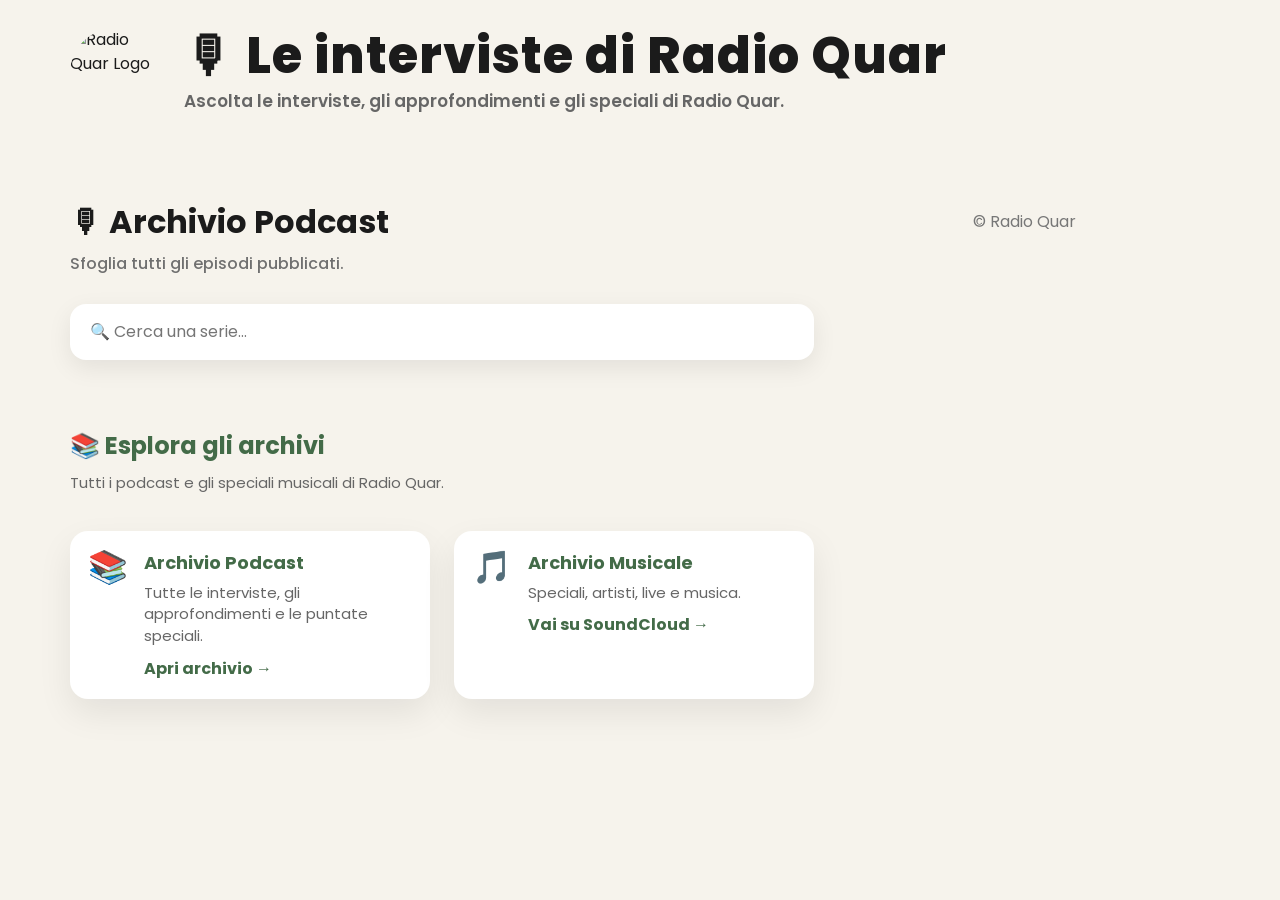
==== podcast-rc22.html @ 2e6feb17 "Add files via upload" ====
<!DOCTYPE html>
<html lang="it">

<head>

    <!-- =====================================================
         META
    ====================================================== -->

    <meta charset="UTF-8">

    <meta
        name="viewport"
        content="width=device-width, initial-scale=1.0">

    <title>Archivio Podcast | Radio Quar</title>

    <meta
        name="description"
        content="Dashboard Radio Quar 2.0">

    <meta
        name="theme-color"
        content="#4FA84C">

    <!-- =====================================================
         GOOGLE FONTS
    ====================================================== -->

    <link rel="preconnect"
          href="https://fonts.googleapis.com">

    <link rel="preconnect"
          href="https://fonts.gstatic.com"
          crossorigin>

    <link
        href="https://fonts.googleapis.com/css2?family=Poppins:wght@300;400;500;600;700;800&display=swap"
        rel="stylesheet">

    <!-- =====================================================
         CSS
    ====================================================== -->

<style>

/* ==========================================================
   RADIO QUAR 2.0
   BUILD RC2.1
========================================================== */


/* ==========================================================
   VARIABLES
========================================================== */

:root{

    --bg:#F6F3EC;

    --surface:#FFFFFF;

    --primary:#436B48;

    --primary-dark:#3D8E3C;

    --text:#1B1B1B;

    --muted:#707070;

    --border:#E9E3D8;

    --shadow:
        0 14px 34px rgba(0,0,0,.08);

    --radius:22px;

    --transition:.25s ease;

    --success:#3F6F4A;

--danger:#C53A3A;

--podcast:#8B5CF6;

--player-height:92px;

}


/* ==========================================================
   RESET
========================================================== */

*{

    margin:0;

    padding:0;

    box-sizing:border-box;

}

*::before,
*::after{

    box-sizing:border-box;

}

html{

    scroll-behavior:smooth;

}

body{

    background:var(--bg);

    color:var(--text);

    font-family:'Poppins',sans-serif;

    line-height:1.5;

    overflow-x:hidden;

}


/* ==========================================================
   GLOBAL
========================================================== */

img{

    display:block;

    max-width:100%;

    height:auto;
}

a{

    text-decoration:none;

    color:inherit;

}

button{

    appearance:none;

    border:none;

    cursor:pointer;

    font:inherit;

}

input{

    font:inherit;

}


/* ==========================================================
   LAYOUT
========================================================== */

.rq-wrapper{

    width:min(1140px,calc(100% - 40px));

    margin:auto;

    padding:28px 0 60px;

}


/* ==========================================================
   BUTTON
========================================================== */

.rq-open-player{

    display:flex;

    justify-content:center;

    align-items:center;

    padding:12px 20px;

    margin:0 auto 28px;

    max-width:720px;

    border-radius:999px;

    background:var(--primary);

    color:#fff;

    font-size:15px;

    font-weight:600;

    text-decoration:none;

    transition:transform .25s;

}

.rq-open-player:hover{

    background:var(--primary-dark);

    transform:translateY(-1px);

}

/* ==========================================================
   HEADER
========================================================== */

.rq-header{

    display:grid;

    grid-template-columns:90px 1fr;

    gap:24px;

    align-items:center;

    margin-bottom:32px;

}

.rq-logo{

    width:90px;

    height:90px;

    border-radius:50%;

    display:flex;

    align-items:center;

    justify-content:center;

    overflow:hidden;

    flex-shrink:0;

}

.rq-logo img{

    width:100%;

    height:100%;

    display:block;

    object-fit:contain;

    border-radius:50%;

}

.rq-title{

    font-size:50px;

    font-weight:800;

    line-height:1;

    letter-spacing:.02em;

    margin-bottom:8px;

}

.rq-subtitle{

    font-size:17px;

    font-weight:600;

    color:#666;

    margin:0;

}


/* ==========================================================
   GRID
========================================================== */

.rq-core{

    display:grid;

    grid-template-columns:2fr 1fr;

    gap:24px;

    margin-bottom:24px;

}

.rq-toolbar{

    display:grid;

    grid-template-columns:2fr 1fr;

    gap:20px;

    margin:30px 0;

}


/* ==========================================================
   CARD
========================================================== */

.rq-card{

    background:var(--surface);

    border-radius:var(--radius);

    box-shadow:var(--shadow);

    padding:28px;

}


/* ==========================================================
   TABS
========================================================== */

.rq-tabs{

    display:grid;

    grid-template-columns:repeat(7,1fr);

    gap:12px;

}

.rq-tab{

    background:white;

    border-radius:16px;

    padding:16px;

    text-align:center;

    font-weight:600;

    cursor:pointer;

    transition:var(--transition);

    box-shadow:var(--shadow);

}

.rq-tab:hover{

    background:var(--primary);

    color:white;

}

.rq-tab.active{

    background:var(--primary);

    color:white;

}


/* ==========================================================
   SEARCH
========================================================== */

.rq-search{

    width:100%;

    height:58px;

    padding:0 22px;

    border:1px solid var(--border);

background:#fff;

    border-radius:999px;

    outline:none;

    background:white;

}

.rq-search:focus{

    border-color:var(--primary);

}


/* ==========================================================
   FOOTER
========================================================== */

.rq-footer{

    margin-top:60px;

    text-align:center;

    color:#777;

}


/* ==========================================================
   PLAYER
========================================================== */

#rq-player{

    min-height:360px;

    display:flex;

    align-items:center;

}

.rq-player-layout{

    display:flex;

    align-items:center;

    gap:18px;

    padding:18px 22px;

}

/* ---------------------------------------------------------
   COVER
--------------------------------------------------------- */

.rq-player-cover{

    width:92px;

    height:92px;

    flex-shrink:0;

}

.rq-player-cover img{

    width:100%;

    height:100%;

    border-radius:14px;

    object-fit:cover;

}


/* ---------------------------------------------------------
   INFO
--------------------------------------------------------- */

.rq-player-info{

    flex:1;

    display:flex;

    flex-direction:column;

}

.rq-player-top{

    display:flex;

    justify-content:space-between;

    align-items:center;

    margin-bottom:22px;

}


/* ---------------------------------------------------------
   BADGE
--------------------------------------------------------- */

.rq-badge-live{

    display:flex;

    align-items:center;

    gap:10px;

    color:var(--primary);

    font-size:15px;

    font-weight:700;

    letter-spacing:.08em;

    text-transform:uppercase;

}


/* ---------------------------------------------------------
   CLOCK
--------------------------------------------------------- */

#rq-clock{

    font-size:28px;

    font-weight:700;

    letter-spacing:.04em;

}


/* ---------------------------------------------------------
   SONG
--------------------------------------------------------- */

#rq-song{

    margin:8px 0 4px;

    font-size:1.45rem;

    line-height:1.2;

}

/* ---------------------------------------------------------
   ARTIST
--------------------------------------------------------- */

#rq-artist{

    margin-bottom:14px;

    opacity:.85;

    font-size:.95rem;

}

/* ---------------------------------------------------------
   BUTTON
--------------------------------------------------------- */

#rq-play{

    align-self:flex-start;

    padding:14px 28px;

    border-radius:14px;

    background:var(--primary);

    color:#fff;

    font-size:17px;

    font-weight:700;

    letter-spacing:.3px;

    transition:
    background .25s,
    transform .25s,
    box-shadow .25s;

    box-shadow:
        0 8px 18px rgba(79,168,76,.22);

}


#rq-play:hover{

    background:var(--primary-dark);

    transform:translateY(-3px);

    box-shadow:
        0 12px 24px rgba(79,168,76,.28);

}

#rq-play:active{

    transform:translateY(0);

}


/* ---------------------------------------------------------
   FOOTER
--------------------------------------------------------- */

.rq-player-bottom{

    display:flex;

    justify-content:space-between;

    align-items:center;

    margin-top:34px;

    font-weight:600;

    color:var(--primary);

}

.rq-player-bottom span:last-child{

    color:#777;

}


/* ---------------------------------------------------------
   MOBILE
--------------------------------------------------------- */

@media(max-width:900px){

    #rq-player{

        min-height:auto;

    }

.rq-player-layout{

    flex-direction:column;

    gap:28px;

    text-align:center;

}

    .rq-player-cover{

        margin:auto;

    }

    .rq-player-top{

        flex-direction:column;

        gap:14px;

    }

    #rq-song{

        font-size:34px;

        text-align:center;

    }

    #rq-artist{

        text-align:center;

    }

    #rq-play{

        align-self:center;

    }

    .rq-player-bottom{

        flex-direction:column;

        gap:10px;

    }

}



/* ==========================================================
   NEXT PROGRAM
========================================================== */

#rq-next{

    display:flex;

    flex-direction:column;

    justify-content:center;

}

.rq-next-label{

    color:var(--primary);

    font-weight:700;

    margin-bottom:18px;

}

.rq-next-time{

    font-size:58px;

    font-weight:800;

    line-height:1;

    margin-bottom:20px;

}

.rq-next-title{

    font-size:34px;

    line-height:1.1;

    margin-bottom:14px;

}

.rq-next-speaker{

    color:var(--muted);

    margin-bottom:22px;

}

.rq-next-countdown{

    margin-top:18px;

    font-weight:600;

    color:#555;

}

/* ==========================================================
   SCHEDULE
========================================================== */

.rq-schedule{

    display:grid;

    grid-template-columns:repeat(2,1fr);

    gap:22px;

}

.rq-show{

    position:relative;

    overflow:hidden;

    background:#fff;

    border-radius:18px;

    padding:18px;

    box-shadow:var(--shadow);

    display:grid;

    grid-template-columns:88px 1fr 22px;

    gap:16px;

    align-items:center;

    transition:var(--transition);

}

/* ==========================================
   PROGRAMMA IN ONDA
========================================== */

.rq-show.live{

    border-left:6px solid var(--success);

    background:#F7FBF7;

}

/* ==========================================
   PROSSIMO PROGRAMMA
========================================== */

.rq-show.next{

    border-left:6px solid #8DCB73;

    background:#FCFEFB;

}



.rq-show:hover{

    transform:translateY(-2px);

    box-shadow:0 10px 24px rgba(0,0,0,.08);

}


.rq-time{

    font-size:34px;

    font-weight:800;

    line-height:1;

}

.rq-program{

    display:flex;

    flex-direction:column;

    align-items:flex-start;

    gap:6px;

}

/* ==========================================
   STATO PROGRAMMA
========================================== */

.rq-state{

    display:flex;

    align-items:center;

    gap:6px;

    font-size:11px;

    font-weight:700;

    letter-spacing:.08em;

    text-transform:uppercase;

    margin-bottom:4px;

}

.rq-state-live{

    color:var(--success);

}

.rq-state-next{

    color:#8DBB72;

}


.rq-program-title{

    font-size:20px;

    font-weight:700;

    line-height:1.25;

}


.rq-program-speaker{

    font-size:14px;

    color:var(--muted);

}

.rq-star{

    font-size:18px;

    cursor:pointer;

    transition:.25s;

}


.rq-star:hover{

    transform:scale(1.2);

}

.rq-badge{

    display:inline-flex;

    align-items:center;

    justify-content:center;

    align-self:flex-start;

    width:auto;

    padding:4px 10px;

    border-radius:999px;

    background:var(--primary);

    color:#fff;

    font-size:10px;

    font-weight:700;

    letter-spacing:.05em;

    line-height:1;

    white-space:nowrap;

}

.rq-badge.next{

    background:#78B95E;

}

@media(max-width:900px){

    .rq-schedule{

        grid-template-columns:1fr;

    }

}

/* ==========================================================
   PODCAST CARD
========================================================== */


.rq-podcast-card{

    flex:0 0 calc((100% - 56px) / 3);

    max-width:280px;

    min-width:240px;

    background:#fff;

    border-radius:18px;

    overflow:hidden;

    box-shadow:var(--shadow);

    transition:
        transform .25s,
        box-shadow .25s;

}

.rq-podcast-card:hover{

    transform:translateY(-4px);

    box-shadow:
    0 18px 36px rgba(0,0,0,.12);

}

.rq-podcast-card:hover .rq-podcast-cover img{

    transform:scale(1.03);

}

.rq-podcast-cover{

    aspect-ratio:16 / 10;

    background:#ECECEC;

    overflow:hidden;

}

.rq-podcast-cover img{

    width:100%;

    height:100%;

    object-fit:cover;

    display:block;

    transition:transform .35s;
}

.rq-podcast-body{

    padding:14px;

}

.rq-podcast-title{

    font-size:16px;

    font-weight:700;

    line-height:1.35;

    display:-webkit-box;

    -webkit-line-clamp:2;

    -webkit-box-orient:vertical;

    overflow:hidden;

    min-height:48px;

    margin:0 0 14px;

}


.rq-podcast-play{

    width:100%;

    border:none;

    border-radius:10px;

    padding:10px;

    background:var(--primary);

    color:#fff;

    font-size:14px;

    font-weight:700;

    cursor:pointer;

}

.rq-podcast-play:hover{

    background:var(--primary-dark);

}

.rq-podcast-play:active{

    transform:scale(.98);

}


/* ==========================================================
   ARCHIVI PODCAST
========================================================== */

/* ==========================================================
   ARCHIVI TITLE
========================================================== */

.rq-archives-title{

    margin:36px 0 22px;

}

.rq-archives-title h2{

    margin:0;

    font-size:24px;

    color:var(--primary);

}

.rq-archives-title p{

    margin:8px 0 0;

    color:#666;

    font-size:15px;

}


.rq-podcast-archives{

    display:grid;

    grid-template-columns:repeat(2,1fr);

    gap:24px;

    margin-top:36px;

}

.rq-archive-card{

    display:flex;

    align-items:flex-start;

    gap:16px;

    padding:18px;

    background:#ffffff;

    border-radius:18px;

    box-shadow:var(--shadow);

    text-decoration:none;

    color:inherit;

    transition:
        transform .25s,
        box-shadow .25s;

}

.rq-archive-card:hover{

    transform:translateY(-4px);

    box-shadow:0 18px 36px rgba(0,0,0,.12);

}

.rq-archive-icon{

    font-size:32px;

    line-height:1;

    flex-shrink:0;

    margin-top:2px;

}

.rq-archive-content{

    flex:1;

}

.rq-archive-content h3{

    margin:0 0 6px;

    font-size:18px;

    color:var(--primary);

}

.rq-archive-content p{

    margin:0 0 10px;

    color:#666;

    line-height:1.45;

    font-size:15px;

}

.rq-archive-content span{

    font-weight:700;

    color:var(--primary);

}

@media(max-width:768px){

    .rq-podcast-archives{

        grid-template-columns:1fr;

    }

}


/* ==========================================================
   PODCAST
========================================================== */

.rq-podcast-section{

    margin-top:48px;

}

.rq-section-header{

    display:flex;

    justify-content:space-between;

    align-items:center;

    flex-wrap:wrap;

    margin-bottom:24px;

}

.rq-section-header h2{

    margin:0;

    font-size:32px;

    font-weight:700;

}

.rq-section-subtitle{

    margin-top:6px;

    color:var(--muted);

    font-size:16px;

    font-weight:500;

}

.rq-slider-nav{

    display:flex;

    gap:10px;

}

.rq-slider-nav button{

    width:42px;

    height:42px;

    border:none;

    border-radius:50%;

    background:#fff;

    box-shadow:var(--shadow);

    cursor:pointer;

    transition:.25s;

}

.rq-slider-nav button:hover{

    background:var(--primary);

    color:#fff;

    transform:translateY(-2px);

}

/* ==========================================================
   PODCAST SLIDER WRAPPER
========================================================== */

.rq-slider-wrapper{

    position:relative;

    overflow:hidden;

    width:100%;

}

.rq-podcast-track{

    display:flex;

    gap:28px;

    transition:transform .40s ease;

    will-change:transform;

}

.rq-podcast-slider{

    overflow:hidden;

    width:100%;

}

/* ==========================================================
   MINI PLAYER PODCAST
========================================================== */

.rq-podcast-player{

    position:fixed;

    right:24px;

    bottom:24px;

    width:min(390px,calc(100vw - 30px));

    display:flex;

    align-items:center;

    gap:16px;

    padding:18px;

    background:#fff;

    border-radius:18px;

    box-shadow:0 18px 40px rgba(0,0,0,.18);

    border:1px solid var(--border);

    z-index:9999;

    transition:
    opacity .30s,
    transform .30s;

}

.rq-podcast-player.hidden{

    opacity:0;

    visibility:hidden;

    transform:translateY(30px);

}

.rq-podcast-mini-cover{

    width:70px;

    height:70px;

    flex-shrink:0;

    overflow:hidden;

}

.rq-podcast-mini-cover img{

    width:100%;

    height:100%;

    object-fit:cover;

    border-radius:14px;

}

.rq-podcast-mini-info{

    flex:1;

}

.rq-podcast-mini-label{

    color:var(--primary);

    font-size:12px;

    font-weight:700;

    text-transform:uppercase;

    letter-spacing:.08em;

    margin-bottom:6px;

}

.rq-podcast-title{

    font-size:17px;

    line-height:1.3;

    font-weight:700;

}

.rq-podcast-mini-controls{

    display:flex;

    flex-direction:column;

    gap:10px;

}

.rq-podcast-mini-controls button{

    min-width:110px;

    border:none;

    border-radius:10px;

    padding:10px 14px;

    background:var(--primary);

    color:#fff;

    font-weight:700;

    cursor:pointer;

    transition:
    background .25s,
    transform .25s;

}

.rq-podcast-mini-controls button:hover{

    background:var(--primary-dark);

}

/* ==========================================================
   RESPONSIVE
========================================================== */

@media(max-width:900px){

    .rq-header{

        grid-template-columns:1fr;

        text-align:center;

    }

    .rq-podcast-slider{

    grid-template-columns:repeat(auto-fit,minmax(260px,1fr));

}
    .rq-logo{

    width:80px;

    height:80px;

    flex-shrink:0;

    display:flex;

    align-items:center;

    justify-content:center;

    margin-right:18px;

}

    .rq-title{

        font-size:46px;

    }

    .rq-core{

        grid-template-columns:1fr;

    }

    .rq-toolbar{

        grid-template-columns:1fr;

    }

    .rq-tabs{

        grid-template-columns:repeat(4,1fr);

    }

.rq-podcast-player{

        left:12px;

        right:12px;

        bottom:12px;

        width:auto;

    }


}

/* ======================================================
   PODCAST GRID
====================================================== */

.rq-podcast-search{

    margin:28px 0 32px;

}

.rq-podcast-search input{

    width:100%;

    padding:16px 20px;

    font-size:16px;

    border:none;

    border-radius:16px;

    background:#fff;

    box-shadow:0 8px 24px rgba(0,0,0,.08);

    outline:none;

}

/* ======================================================
   PODCAST GRID
====================================================== */

.rq-series-grid{

    display:grid;

    grid-template-columns:repeat(4,1fr);

    gap:24px;

}

/* ---------- Tablet ---------- */

@media (max-width:1200px){

    .rq-series-grid{

        grid-template-columns:repeat(3,1fr);

    }

}

/* ---------- Tablet piccolo ---------- */

@media (max-width:900px){

    .rq-series-grid{

        grid-template-columns:repeat(2,1fr);

    }

}

/* ---------- Smartphone ---------- */

@media (max-width:600px){

    .rq-series-grid{

        grid-template-columns:1fr;

    }

}

</style>

</head>
<body>

    <!-- =====================================================
         WRAPPER
    ====================================================== -->

    <div class="rq-wrapper">

        

        <!-- =====================================================
             HEADER
        ====================================================== -->

        <header class="rq-header">

            <div class="rq-logo">

                <!-- Sostituire con assets/logo.png -->

                <img
                    src="assets/logo.png"
                    alt="Radio Quar Logo">

            </div>

            <div>

    <h1 class="rq-title">

        🎙 Le interviste di Radio Quar 

    </h1>

    <p class="rq-subtitle">

        Ascolta le interviste, gli approfondimenti
        e gli speciali di Radio Quar.

    </p>

</div>

        </header>


        <!-- =====================================================
             CORE
        ====================================================== -->

        <section class="rq-core">


                       

           


        

        
<!-- ==========================================
     PODCAST
========================================== -->

<section class="rq-podcast-section">

    <div class="rq-section-header">

        <div>

            <h2>🎙 Archivio Podcast</h2>

            <p class="rq-section-subtitle">

                Sfoglia tutti gli episodi pubblicati.

            </p>

        </div>

    </div>

    <!-- ==========================================
     RICERCA
========================================== -->

<div class="rq-podcast-search">

    <input
        id="rq-podcast-search"
        type="text"
        placeholder="🔍 Cerca una serie...">

</div>

<!-- ==========================================
     GRIGLIA PODCAST
========================================== -->

<div
    id="rq-series-grid"
    class="rq-series-grid">

</div>


<!-- ==========================================
     ARCHIVI PODCAST
========================================== -->

<div class="rq-archives-title">

    <h2>

        📚 Esplora gli archivi

    </h2>

    <p>

        Tutti i podcast e gli speciali musicali di Radio Quar.

    </p>

</div>

 
<div class="rq-podcast-archives">

    <!-- ==========================================
         ARCHIVIO PODCAST
    ========================================== -->

    <a
        href="https://news.radioquar.com/podcast-2/"
        id="rq-open-podcast-archive"
        class="rq-archive-card">

        <div class="rq-archive-icon">

            📚

        </div>

        <div class="rq-archive-content">

            <h3>

                Archivio Podcast

            </h3>

            <p>

                Tutte le interviste,
                gli approfondimenti
                e le puntate speciali.

            </p>

            <span>

                Apri archivio →

            </span>

        </div>

    </a>

    <!-- ==========================================
         ARCHIVIO MUSICALE
    ========================================== -->

    <a
        href="https://soundcloud.com/radio_quar"
        target="_blank"
        rel="noopener noreferrer"
        id="rq-open-music-archive"
        class="rq-archive-card">

        <div class="rq-archive-icon">

            🎵

        </div>

        <div class="rq-archive-content">

            <h3>

                Archivio Musicale

            </h3>

            <p>

                Speciali,
                artisti,
                live
                e musica.

            </p>

            <span>

                Vai su SoundCloud →

            </span>

        </div>

    </a>

</div>

</section>



        <!-- =====================================================
             FOOTER
        ====================================================== -->

        <footer class="rq-footer">

            <p>

                © Radio Quar

            </p>

        </footer>

    </div>

    <script>


/* ==========================================================
   RADIO QUAR 2.0
   BUILD 004.6
========================================================== */

const API = {

    series:
        "https://news.radioquar.com/wp-json/wp/v2/series?per_page=100"

};


const APP = {

    schedule: [],

    currentProgram: null,

    nextProgram: null,

    nowPlaying: null,

    selectedDay: "LUN",

    initialized: false,

    audio: null,

podcastAudio: null,

currentPodcastButton: null,

currentPodcastUrl: null,

    playing: false,

    podcastPlaying:false,

    mode: "live"

};




/* ==========================================================
   PODCAST REST API
========================================================== */

/* ==========================================================
   PODCAST GRID
========================================================== */

const PodcastGrid = {

    podcasts: [],

    grid: null,

    setData(data) {

        this.podcasts = data;

    },

    render() {

        this.grid =

            document.getElementById("rq-podcast-grid");

        if (!this.grid) return;

        let html = "";

        this.podcasts.forEach(podcast => {

            html += this.renderCard(podcast);

        });

        this.grid.innerHTML = html;

        this.bindEvents();

    },

    renderCard(podcast) {

        const cover =

            podcast.meta.cover_image ||

            "assets/podcast-placeholder.jpg";

        const title =

            podcast.title.rendered.replace(

                /^S\d+E\d+\s*[-–]\s*/i,

                ""

            );

        const audio =

            podcast.meta.audio_file || "";

        return `

<div class="rq-podcast-card">

    <div class="rq-podcast-cover">

        <img
            src="${cover}"
            alt="${title}"
            loading="lazy">

    </div>

    <div class="rq-podcast-body">

        <h3 class="rq-podcast-title">

            ${title}

        </h3>

        <button

            class="rq-podcast-play"

            data-audio="${audio}"

            data-cover="${cover}"

            data-title="${title}">

            ▶ Ascolta

        </button>

    </div>

</div>

`;

    },

    bindEvents() {

        document

            .querySelectorAll(".rq-podcast-play")

            .forEach(button => {

                button.onclick = () => {

                    PodcastPlayer.play(button);

                };

            });

    }

};





async function loadPodcasts() {

    
        const grid =
    document.getElementById("rq-podcast-grid");

if (!grid) return;

grid.innerHTML =
    "<p>Caricamento podcast...</p>";

    try {

        const response = await fetch(API.podcasts);

        if (!response.ok) {

            throw new Error(
                `HTTP ${response.status}`
            );

        }

        const podcasts =
            await response.json();

        PodcastGrid.setData(podcasts);

        PodcastGrid.render();

    } catch (error) {

        console.error(
            "Errore Podcast:",
            error
        );

        grid.innerHTML = `
            <div class="rq-podcast-error">
                Impossibile caricare i podcast.
            </div>
        `;

    }

}

/* ==========================================================
   LOAD SERIES
========================================================== */

/* ==========================================================
   SERIES GRID
========================================================== */

const SeriesGrid = {

    series:[],

    grid:null,

    setData(data){

        this.series=data;

    },

    render(){

        this.grid=

            document.getElementById(
                "rq-series-grid"
            );

        if(!this.grid) return;

        let html="";

        this.series.forEach(item=>{

            html+=this.renderCard(item);

        });

        this.grid.innerHTML=html;

    },

    renderCard(item){

        const image=

            item.image ||

            "assets/podcast-placeholder.jpg";

        return `

<article class="rq-series-card">

    <div class="rq-series-cover">

        <img
            src="${image}"
            alt="${item.name}"
            loading="lazy">

    </div>

    <div class="rq-series-body">

        <h3>

            ${item.name}

        </h3>

        <p>

            ${item.count} episodi

        </p>

        <a
    class="rq-series-open"
    href="serie.html?id=${item.id}&slug=${item.slug}">

    Apri serie →

</a>

    </div>

</article>

`;

    }

};




async function loadSeries(){

    const grid =
        document.getElementById(
            "rq-series-grid"
        );

    if(!grid) return;

    grid.innerHTML =
        "<p>Caricamento serie...</p>";

    try{

        const response =
            await fetch(API.series);

        if(!response.ok){

            throw new Error(
                `HTTP ${response.status}`
            );

        }

        const series =
            await response.json();

        SeriesGrid.setData(series);

        SeriesGrid.render();

    }

    catch(error){

        console.error(
            "Errore Serie:",
            error
        );

        grid.innerHTML =

            `<div class="rq-podcast-error">

                Impossibile caricare le serie.

            </div>`;

    }

}

/* ==========================================================
   RENDER PODCAST
========================================================== */

function renderPodcasts(podcasts){

    const slider =
        document.getElementById(
            "rq-podcast-slider"
        );

    if(!slider) return;

    slider.innerHTML = "";

    podcasts.forEach(podcast=>{

        const cover =
            podcast.meta.cover_image ||
            "assets/podcast-placeholder.jpg";

        const title =
            podcast.title.rendered
            .replace(
                /^S\d+E\d+\s*[-–]\s*/i,
                ""
            );

        const audio =
            podcast.meta.audio_file || "";

        slider.innerHTML += `

            <article class="rq-podcast-card">

                <div class="rq-podcast-cover">

                    <img
                        src="${cover}"
                        alt="${title}">

                </div>

                <div class="rq-podcast-body">

                    <h3 class="rq-podcast-title">

                        ${title}

                    </h3>

                    <button
                        class="rq-podcast-play"
                        type="button"
                        data-audio="${audio}"
                        data-cover="${cover}"
                        data-title="${title}">

                        ▶ Ascolta

                    </button>

                </div>

            </article>

        `;

    });

    initPodcastButtons();

}



/* ==========================================================
   PODCAST BUTTONS
========================================================== */

function initPodcastButtons(){

    document
        .querySelectorAll(".rq-podcast-play")
        .forEach(button=>{

            button.onclick = ()=>{

                PodcastPlayer.play(button);

            };

        });

}



/* ==========================================================
   PODCAST PLAYER
========================================================== */

const PodcastPlayer = {

    audio: new Audio(),

    currentButton: null,

    currentTitle: "",

    currentCover: "",

    currentUrl: "",

    playing: false,

    play(button){

        const url = button.dataset.audio;

        if(!url){

            alert("Podcast non disponibile.");

            return;

        }

        /* stesso podcast */

        if(this.currentUrl === url){

            if(this.playing){

                this.pause();

            }else{

                this.resume();

            }

            return;

        }

        /* ferma radio */

        if(APP.playing){

            APP.audio.pause();

            APP.audio.currentTime = 0;

            APP.playing = false;

            document.getElementById("rq-play").textContent =
                "▶ ASCOLTA RADIO QUAR";

        }

        /* ripristina pulsante precedente */

        if(this.currentButton){

            this.currentButton.textContent =
                "▶ Ascolta";

        }

        this.currentButton = button;

        this.currentUrl = url;

        this.currentTitle = button.dataset.title;

        this.currentCover = button.dataset.cover;

        this.audio.pause();

        this.audio.src = url;

        this.audio.currentTime = 0;

        this.audio.play();

        this.playing = true;

        this.showMiniPlayer();

        button.textContent =
            "⏸ Pausa";

        

        this.audio.onended = ()=>{

            this.stop();

        };

    },



    pause(){

        this.audio.pause();

        this.playing = false;

        if(this.currentButton){

            this.currentButton.textContent =
                "▶ Riprendi";

        }

        document
            .getElementById("rq-podcast-play")
            .textContent =
            "▶ Riprendi";

    },



    resume(){

    this.audio.play();

    this.playing = true;

    if(this.currentButton){

        this.currentButton.textContent =
            "⏸ Pausa";

    }

    document
        .getElementById("rq-podcast-play")
        .textContent =
        "⏸ Pausa";

},


    stop(){

        this.audio.pause();

        this.audio.currentTime = 0;

        this.audio.src = "";

        this.playing = false;

        this.currentUrl = "";

        if(this.currentButton){

            this.currentButton.textContent =
                "▶ Ascolta";

        }

        this.currentButton = null;

         this.currentTitle = "";

         this.currentCover = "";

        document
            .getElementById("rq-podcast-player")
            .classList.add("hidden");

    },



    showMiniPlayer(){

        document
            .getElementById("rq-podcast-player")
            .classList.remove("hidden");

        document
            .getElementById("rq-podcast-title")
            .textContent =
            this.currentTitle;

        document
            .getElementById("rq-podcast-cover")
            .src =
            this.currentCover;

        document
            .getElementById("rq-podcast-play")
            .textContent =
            "⏸ Pausa";

    }

};



async function boot(){


    PodcastSlider.init();

    

await loadSeries();

    

}

// boot();


</script>


<!-- ==========================================
     MINI PLAYER PODCAST
========================================== -->

<div id="rq-podcast-player" class="rq-podcast-player hidden">

    <div class="rq-podcast-mini-cover">

        <img
            id="rq-podcast-cover"
            src="assets/podcast-placeholder.jpg"
            alt="Podcast">

    </div>

    <div class="rq-podcast-mini-info">

        <div class="rq-podcast-mini-label">

            🎙 Podcast

        </div>

        <h3 id="rq-podcast-title">

            Titolo Podcast

        </h3>

    </div>

    <div class="rq-podcast-mini-controls">

        <button id="rq-podcast-play">

    ▶ Riproduci

</button>

        <button id="rq-podcast-stop">

            ■ Stop

        </button>

    </div>

</div>

<script>

document
    .getElementById("rq-podcast-play")
    .onclick = ()=>{

        if(PodcastPlayer.playing){

            PodcastPlayer.pause();

        }else{

            PodcastPlayer.resume();

        }

    };

document
    .getElementById("rq-podcast-stop")
    .onclick = ()=>{

        PodcastPlayer.stop();

    };
</script>

<script src="js/podcast-slider.js"></script>

<script>
    boot();
</script>

</body>

</html>
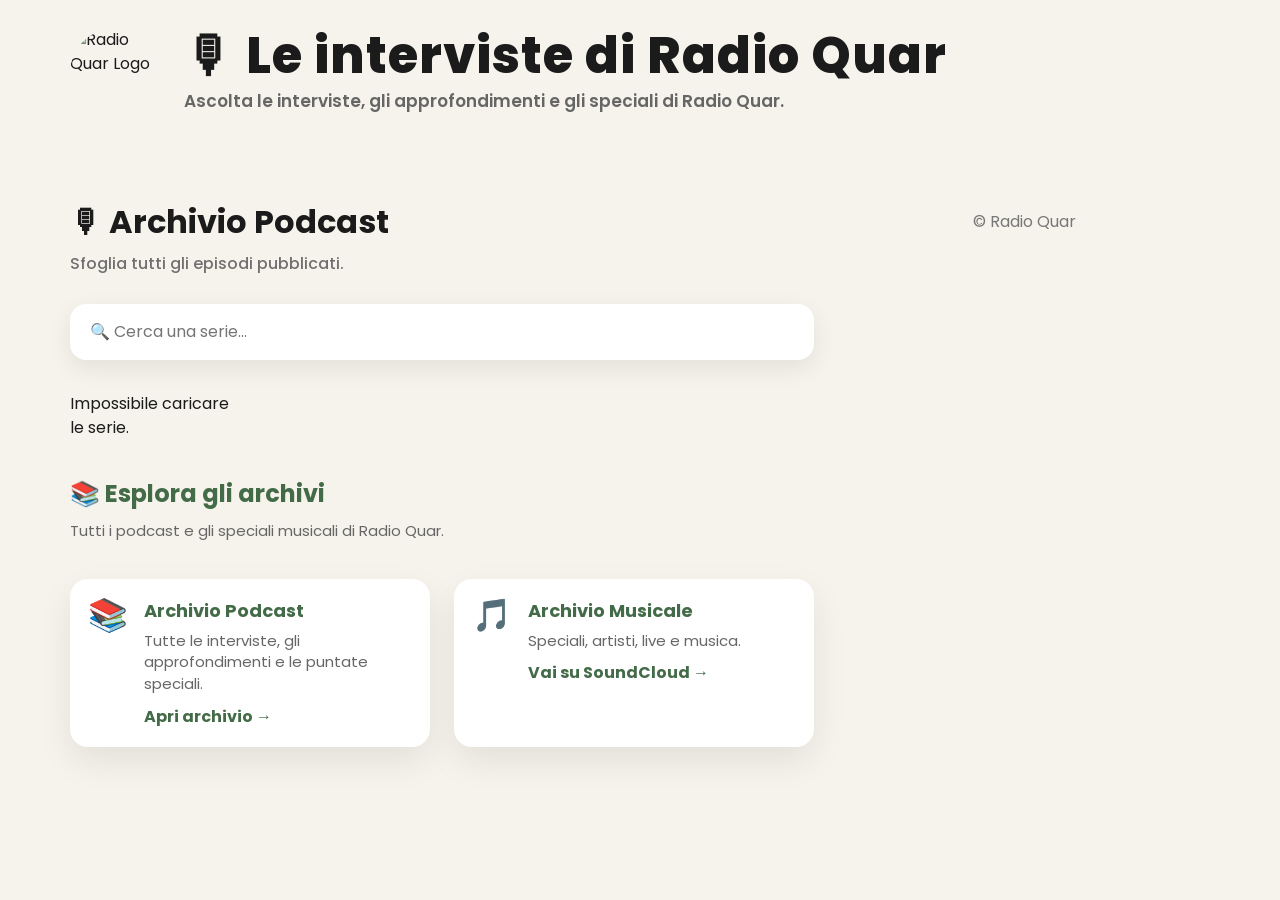
==== commit 95dff691: "Radio Quar 2.0 - Demo 2" ====
--- a/podcast-rc22.html
+++ b/podcast-rc22.html
@@ -1,2744 +1,2744 @@
-<!DOCTYPE html>
-<html lang="it">
-
-<head>
-
-    <!-- =====================================================
-         META
-    ====================================================== -->
-
-    <meta charset="UTF-8">
-
-    <meta
-        name="viewport"
-        content="width=device-width, initial-scale=1.0">
-
-    <title>Archivio Podcast | Radio Quar</title>
-
-    <meta
-        name="description"
-        content="Dashboard Radio Quar 2.0">
-
-    <meta
-        name="theme-color"
-        content="#4FA84C">
-
-    <!-- =====================================================
-         GOOGLE FONTS
-    ====================================================== -->
-
-    <link rel="preconnect"
-          href="https://fonts.googleapis.com">
-
-    <link rel="preconnect"
-          href="https://fonts.gstatic.com"
-          crossorigin>
-
-    <link
-        href="https://fonts.googleapis.com/css2?family=Poppins:wght@300;400;500;600;700;800&display=swap"
-        rel="stylesheet">
-
-    <!-- =====================================================
-         CSS
-    ====================================================== -->
-
-<style>
-
-/* ==========================================================
-   RADIO QUAR 2.0
-   BUILD RC2.1
-========================================================== */
-
-
-/* ==========================================================
-   VARIABLES
-========================================================== */
-
-:root{
-
-    --bg:#F6F3EC;
-
-    --surface:#FFFFFF;
-
-    --primary:#436B48;
-
-    --primary-dark:#3D8E3C;
-
-    --text:#1B1B1B;
-
-    --muted:#707070;
-
-    --border:#E9E3D8;
-
-    --shadow:
-        0 14px 34px rgba(0,0,0,.08);
-
-    --radius:22px;
-
-    --transition:.25s ease;
-
-    --success:#3F6F4A;
-
---danger:#C53A3A;
-
---podcast:#8B5CF6;
-
---player-height:92px;
-
-}
-
-
-/* ==========================================================
-   RESET
-========================================================== */
-
-*{
-
-    margin:0;
-
-    padding:0;
-
-    box-sizing:border-box;
-
-}
-
-*::before,
-*::after{
-
-    box-sizing:border-box;
-
-}
-
-html{
-
-    scroll-behavior:smooth;
-
-}
-
-body{
-
-    background:var(--bg);
-
-    color:var(--text);
-
-    font-family:'Poppins',sans-serif;
-
-    line-height:1.5;
-
-    overflow-x:hidden;
-
-}
-
-
-/* ==========================================================
-   GLOBAL
-========================================================== */
-
-img{
-
-    display:block;
-
-    max-width:100%;
-
-    height:auto;
-}
-
-a{
-
-    text-decoration:none;
-
-    color:inherit;
-
-}
-
-button{
-
-    appearance:none;
-
-    border:none;
-
-    cursor:pointer;
-
-    font:inherit;
-
-}
-
-input{
-
-    font:inherit;
-
-}
-
-
-/* ==========================================================
-   LAYOUT
-========================================================== */
-
-.rq-wrapper{
-
-    width:min(1140px,calc(100% - 40px));
-
-    margin:auto;
-
-    padding:28px 0 60px;
-
-}
-
-
-/* ==========================================================
-   BUTTON
-========================================================== */
-
-.rq-open-player{
-
-    display:flex;
-
-    justify-content:center;
-
-    align-items:center;
-
-    padding:12px 20px;
-
-    margin:0 auto 28px;
-
-    max-width:720px;
-
-    border-radius:999px;
-
-    background:var(--primary);
-
-    color:#fff;
-
-    font-size:15px;
-
-    font-weight:600;
-
-    text-decoration:none;
-
-    transition:transform .25s;
-
-}
-
-.rq-open-player:hover{
-
-    background:var(--primary-dark);
-
-    transform:translateY(-1px);
-
-}
-
-/* ==========================================================
-   HEADER
-========================================================== */
-
-.rq-header{
-
-    display:grid;
-
-    grid-template-columns:90px 1fr;
-
-    gap:24px;
-
-    align-items:center;
-
-    margin-bottom:32px;
-
-}
-
-.rq-logo{
-
-    width:90px;
-
-    height:90px;
-
-    border-radius:50%;
-
-    display:flex;
-
-    align-items:center;
-
-    justify-content:center;
-
-    overflow:hidden;
-
-    flex-shrink:0;
-
-}
-
-.rq-logo img{
-
-    width:100%;
-
-    height:100%;
-
-    display:block;
-
-    object-fit:contain;
-
-    border-radius:50%;
-
-}
-
-.rq-title{
-
-    font-size:50px;
-
-    font-weight:800;
-
-    line-height:1;
-
-    letter-spacing:.02em;
-
-    margin-bottom:8px;
-
-}
-
-.rq-subtitle{
-
-    font-size:17px;
-
-    font-weight:600;
-
-    color:#666;
-
-    margin:0;
-
-}
-
-
-/* ==========================================================
-   GRID
-========================================================== */
-
-.rq-core{
-
-    display:grid;
-
-    grid-template-columns:2fr 1fr;
-
-    gap:24px;
-
-    margin-bottom:24px;
-
-}
-
-.rq-toolbar{
-
-    display:grid;
-
-    grid-template-columns:2fr 1fr;
-
-    gap:20px;
-
-    margin:30px 0;
-
-}
-
-
-/* ==========================================================
-   CARD
-========================================================== */
-
-.rq-card{
-
-    background:var(--surface);
-
-    border-radius:var(--radius);
-
-    box-shadow:var(--shadow);
-
-    padding:28px;
-
-}
-
-
-/* ==========================================================
-   TABS
-========================================================== */
-
-.rq-tabs{
-
-    display:grid;
-
-    grid-template-columns:repeat(7,1fr);
-
-    gap:12px;
-
-}
-
-.rq-tab{
-
-    background:white;
-
-    border-radius:16px;
-
-    padding:16px;
-
-    text-align:center;
-
-    font-weight:600;
-
-    cursor:pointer;
-
-    transition:var(--transition);
-
-    box-shadow:var(--shadow);
-
-}
-
-.rq-tab:hover{
-
-    background:var(--primary);
-
-    color:white;
-
-}
-
-.rq-tab.active{
-
-    background:var(--primary);
-
-    color:white;
-
-}
-
-
-/* ==========================================================
-   SEARCH
-========================================================== */
-
-.rq-search{
-
-    width:100%;
-
-    height:58px;
-
-    padding:0 22px;
-
-    border:1px solid var(--border);
-
-background:#fff;
-
-    border-radius:999px;
-
-    outline:none;
-
-    background:white;
-
-}
-
-.rq-search:focus{
-
-    border-color:var(--primary);
-
-}
-
-
-/* ==========================================================
-   FOOTER
-========================================================== */
-
-.rq-footer{
-
-    margin-top:60px;
-
-    text-align:center;
-
-    color:#777;
-
-}
-
-
-/* ==========================================================
-   PLAYER
-========================================================== */
-
-#rq-player{
-
-    min-height:360px;
-
-    display:flex;
-
-    align-items:center;
-
-}
-
-.rq-player-layout{
-
-    display:flex;
-
-    align-items:center;
-
-    gap:18px;
-
-    padding:18px 22px;
-
-}
-
-/* ---------------------------------------------------------
-   COVER
---------------------------------------------------------- */
-
-.rq-player-cover{
-
-    width:92px;
-
-    height:92px;
-
-    flex-shrink:0;
-
-}
-
-.rq-player-cover img{
-
-    width:100%;
-
-    height:100%;
-
-    border-radius:14px;
-
-    object-fit:cover;
-
-}
-
-
-/* ---------------------------------------------------------
-   INFO
---------------------------------------------------------- */
-
-.rq-player-info{
-
-    flex:1;
-
-    display:flex;
-
-    flex-direction:column;
-
-}
-
-.rq-player-top{
-
-    display:flex;
-
-    justify-content:space-between;
-
-    align-items:center;
-
-    margin-bottom:22px;
-
-}
-
-
-/* ---------------------------------------------------------
-   BADGE
---------------------------------------------------------- */
-
-.rq-badge-live{
-
-    display:flex;
-
-    align-items:center;
-
-    gap:10px;
-
-    color:var(--primary);
-
-    font-size:15px;
-
-    font-weight:700;
-
-    letter-spacing:.08em;
-
-    text-transform:uppercase;
-
-}
-
-
-/* ---------------------------------------------------------
-   CLOCK
---------------------------------------------------------- */
-
-#rq-clock{
-
-    font-size:28px;
-
-    font-weight:700;
-
-    letter-spacing:.04em;
-
-}
-
-
-/* ---------------------------------------------------------
-   SONG
---------------------------------------------------------- */
-
-#rq-song{
-
-    margin:8px 0 4px;
-
-    font-size:1.45rem;
-
-    line-height:1.2;
-
-}
-
-/* ---------------------------------------------------------
-   ARTIST
---------------------------------------------------------- */
-
-#rq-artist{
-
-    margin-bottom:14px;
-
-    opacity:.85;
-
-    font-size:.95rem;
-
-}
-
-/* ---------------------------------------------------------
-   BUTTON
---------------------------------------------------------- */
-
-#rq-play{
-
-    align-self:flex-start;
-
-    padding:14px 28px;
-
-    border-radius:14px;
-
-    background:var(--primary);
-
-    color:#fff;
-
-    font-size:17px;
-
-    font-weight:700;
-
-    letter-spacing:.3px;
-
-    transition:
-    background .25s,
-    transform .25s,
-    box-shadow .25s;
-
-    box-shadow:
-        0 8px 18px rgba(79,168,76,.22);
-
-}
-
-
-#rq-play:hover{
-
-    background:var(--primary-dark);
-
-    transform:translateY(-3px);
-
-    box-shadow:
-        0 12px 24px rgba(79,168,76,.28);
-
-}
-
-#rq-play:active{
-
-    transform:translateY(0);
-
-}
-
-
-/* ---------------------------------------------------------
-   FOOTER
---------------------------------------------------------- */
-
-.rq-player-bottom{
-
-    display:flex;
-
-    justify-content:space-between;
-
-    align-items:center;
-
-    margin-top:34px;
-
-    font-weight:600;
-
-    color:var(--primary);
-
-}
-
-.rq-player-bottom span:last-child{
-
-    color:#777;
-
-}
-
-
-/* ---------------------------------------------------------
-   MOBILE
---------------------------------------------------------- */
-
-@media(max-width:900px){
-
-    #rq-player{
-
-        min-height:auto;
-
-    }
-
-.rq-player-layout{
-
-    flex-direction:column;
-
-    gap:28px;
-
-    text-align:center;
-
-}
-
-    .rq-player-cover{
-
-        margin:auto;
-
-    }
-
-    .rq-player-top{
-
-        flex-direction:column;
-
-        gap:14px;
-
-    }
-
-    #rq-song{
-
-        font-size:34px;
-
-        text-align:center;
-
-    }
-
-    #rq-artist{
-
-        text-align:center;
-
-    }
-
-    #rq-play{
-
-        align-self:center;
-
-    }
-
-    .rq-player-bottom{
-
-        flex-direction:column;
-
-        gap:10px;
-
-    }
-
-}
-
-
-
-/* ==========================================================
-   NEXT PROGRAM
-========================================================== */
-
-#rq-next{
-
-    display:flex;
-
-    flex-direction:column;
-
-    justify-content:center;
-
-}
-
-.rq-next-label{
-
-    color:var(--primary);
-
-    font-weight:700;
-
-    margin-bottom:18px;
-
-}
-
-.rq-next-time{
-
-    font-size:58px;
-
-    font-weight:800;
-
-    line-height:1;
-
-    margin-bottom:20px;
-
-}
-
-.rq-next-title{
-
-    font-size:34px;
-
-    line-height:1.1;
-
-    margin-bottom:14px;
-
-}
-
-.rq-next-speaker{
-
-    color:var(--muted);
-
-    margin-bottom:22px;
-
-}
-
-.rq-next-countdown{
-
-    margin-top:18px;
-
-    font-weight:600;
-
-    color:#555;
-
-}
-
-/* ==========================================================
-   SCHEDULE
-========================================================== */
-
-.rq-schedule{
-
-    display:grid;
-
-    grid-template-columns:repeat(2,1fr);
-
-    gap:22px;
-
-}
-
-.rq-show{
-
-    position:relative;
-
-    overflow:hidden;
-
-    background:#fff;
-
-    border-radius:18px;
-
-    padding:18px;
-
-    box-shadow:var(--shadow);
-
-    display:grid;
-
-    grid-template-columns:88px 1fr 22px;
-
-    gap:16px;
-
-    align-items:center;
-
-    transition:var(--transition);
-
-}
-
-/* ==========================================
-   PROGRAMMA IN ONDA
-========================================== */
-
-.rq-show.live{
-
-    border-left:6px solid var(--success);
-
-    background:#F7FBF7;
-
-}
-
-/* ==========================================
-   PROSSIMO PROGRAMMA
-========================================== */
-
-.rq-show.next{
-
-    border-left:6px solid #8DCB73;
-
-    background:#FCFEFB;
-
-}
-
-
-
-.rq-show:hover{
-
-    transform:translateY(-2px);
-
-    box-shadow:0 10px 24px rgba(0,0,0,.08);
-
-}
-
-
-.rq-time{
-
-    font-size:34px;
-
-    font-weight:800;
-
-    line-height:1;
-
-}
-
-.rq-program{
-
-    display:flex;
-
-    flex-direction:column;
-
-    align-items:flex-start;
-
-    gap:6px;
-
-}
-
-/* ==========================================
-   STATO PROGRAMMA
-========================================== */
-
-.rq-state{
-
-    display:flex;
-
-    align-items:center;
-
-    gap:6px;
-
-    font-size:11px;
-
-    font-weight:700;
-
-    letter-spacing:.08em;
-
-    text-transform:uppercase;
-
-    margin-bottom:4px;
-
-}
-
-.rq-state-live{
-
-    color:var(--success);
-
-}
-
-.rq-state-next{
-
-    color:#8DBB72;
-
-}
-
-
-.rq-program-title{
-
-    font-size:20px;
-
-    font-weight:700;
-
-    line-height:1.25;
-
-}
-
-
-.rq-program-speaker{
-
-    font-size:14px;
-
-    color:var(--muted);
-
-}
-
-.rq-star{
-
-    font-size:18px;
-
-    cursor:pointer;
-
-    transition:.25s;
-
-}
-
-
-.rq-star:hover{
-
-    transform:scale(1.2);
-
-}
-
-.rq-badge{
-
-    display:inline-flex;
-
-    align-items:center;
-
-    justify-content:center;
-
-    align-self:flex-start;
-
-    width:auto;
-
-    padding:4px 10px;
-
-    border-radius:999px;
-
-    background:var(--primary);
-
-    color:#fff;
-
-    font-size:10px;
-
-    font-weight:700;
-
-    letter-spacing:.05em;
-
-    line-height:1;
-
-    white-space:nowrap;
-
-}
-
-.rq-badge.next{
-
-    background:#78B95E;
-
-}
-
-@media(max-width:900px){
-
-    .rq-schedule{
-
-        grid-template-columns:1fr;
-
-    }
-
-}
-
-/* ==========================================================
-   PODCAST CARD
-========================================================== */
-
-
-.rq-podcast-card{
-
-    flex:0 0 calc((100% - 56px) / 3);
-
-    max-width:280px;
-
-    min-width:240px;
-
-    background:#fff;
-
-    border-radius:18px;
-
-    overflow:hidden;
-
-    box-shadow:var(--shadow);
-
-    transition:
-        transform .25s,
-        box-shadow .25s;
-
-}
-
-.rq-podcast-card:hover{
-
-    transform:translateY(-4px);
-
-    box-shadow:
-    0 18px 36px rgba(0,0,0,.12);
-
-}
-
-.rq-podcast-card:hover .rq-podcast-cover img{
-
-    transform:scale(1.03);
-
-}
-
-.rq-podcast-cover{
-
-    aspect-ratio:16 / 10;
-
-    background:#ECECEC;
-
-    overflow:hidden;
-
-}
-
-.rq-podcast-cover img{
-
-    width:100%;
-
-    height:100%;
-
-    object-fit:cover;
-
-    display:block;
-
-    transition:transform .35s;
-}
-
-.rq-podcast-body{
-
-    padding:14px;
-
-}
-
-.rq-podcast-title{
-
-    font-size:16px;
-
-    font-weight:700;
-
-    line-height:1.35;
-
-    display:-webkit-box;
-
-    -webkit-line-clamp:2;
-
-    -webkit-box-orient:vertical;
-
-    overflow:hidden;
-
-    min-height:48px;
-
-    margin:0 0 14px;
-
-}
-
-
-.rq-podcast-play{
-
-    width:100%;
-
-    border:none;
-
-    border-radius:10px;
-
-    padding:10px;
-
-    background:var(--primary);
-
-    color:#fff;
-
-    font-size:14px;
-
-    font-weight:700;
-
-    cursor:pointer;
-
-}
-
-.rq-podcast-play:hover{
-
-    background:var(--primary-dark);
-
-}
-
-.rq-podcast-play:active{
-
-    transform:scale(.98);
-
-}
-
-
-/* ==========================================================
-   ARCHIVI PODCAST
-========================================================== */
-
-/* ==========================================================
-   ARCHIVI TITLE
-========================================================== */
-
-.rq-archives-title{
-
-    margin:36px 0 22px;
-
-}
-
-.rq-archives-title h2{
-
-    margin:0;
-
-    font-size:24px;
-
-    color:var(--primary);
-
-}
-
-.rq-archives-title p{
-
-    margin:8px 0 0;
-
-    color:#666;
-
-    font-size:15px;
-
-}
-
-
-.rq-podcast-archives{
-
-    display:grid;
-
-    grid-template-columns:repeat(2,1fr);
-
-    gap:24px;
-
-    margin-top:36px;
-
-}
-
-.rq-archive-card{
-
-    display:flex;
-
-    align-items:flex-start;
-
-    gap:16px;
-
-    padding:18px;
-
-    background:#ffffff;
-
-    border-radius:18px;
-
-    box-shadow:var(--shadow);
-
-    text-decoration:none;
-
-    color:inherit;
-
-    transition:
-        transform .25s,
-        box-shadow .25s;
-
-}
-
-.rq-archive-card:hover{
-
-    transform:translateY(-4px);
-
-    box-shadow:0 18px 36px rgba(0,0,0,.12);
-
-}
-
-.rq-archive-icon{
-
-    font-size:32px;
-
-    line-height:1;
-
-    flex-shrink:0;
-
-    margin-top:2px;
-
-}
-
-.rq-archive-content{
-
-    flex:1;
-
-}
-
-.rq-archive-content h3{
-
-    margin:0 0 6px;
-
-    font-size:18px;
-
-    color:var(--primary);
-
-}
-
-.rq-archive-content p{
-
-    margin:0 0 10px;
-
-    color:#666;
-
-    line-height:1.45;
-
-    font-size:15px;
-
-}
-
-.rq-archive-content span{
-
-    font-weight:700;
-
-    color:var(--primary);
-
-}
-
-@media(max-width:768px){
-
-    .rq-podcast-archives{
-
-        grid-template-columns:1fr;
-
-    }
-
-}
-
-
-/* ==========================================================
-   PODCAST
-========================================================== */
-
-.rq-podcast-section{
-
-    margin-top:48px;
-
-}
-
-.rq-section-header{
-
-    display:flex;
-
-    justify-content:space-between;
-
-    align-items:center;
-
-    flex-wrap:wrap;
-
-    margin-bottom:24px;
-
-}
-
-.rq-section-header h2{
-
-    margin:0;
-
-    font-size:32px;
-
-    font-weight:700;
-
-}
-
-.rq-section-subtitle{
-
-    margin-top:6px;
-
-    color:var(--muted);
-
-    font-size:16px;
-
-    font-weight:500;
-
-}
-
-.rq-slider-nav{
-
-    display:flex;
-
-    gap:10px;
-
-}
-
-.rq-slider-nav button{
-
-    width:42px;
-
-    height:42px;
-
-    border:none;
-
-    border-radius:50%;
-
-    background:#fff;
-
-    box-shadow:var(--shadow);
-
-    cursor:pointer;
-
-    transition:.25s;
-
-}
-
-.rq-slider-nav button:hover{
-
-    background:var(--primary);
-
-    color:#fff;
-
-    transform:translateY(-2px);
-
-}
-
-/* ==========================================================
-   PODCAST SLIDER WRAPPER
-========================================================== */
-
-.rq-slider-wrapper{
-
-    position:relative;
-
-    overflow:hidden;
-
-    width:100%;
-
-}
-
-.rq-podcast-track{
-
-    display:flex;
-
-    gap:28px;
-
-    transition:transform .40s ease;
-
-    will-change:transform;
-
-}
-
-.rq-podcast-slider{
-
-    overflow:hidden;
-
-    width:100%;
-
-}
-
-/* ==========================================================
-   MINI PLAYER PODCAST
-========================================================== */
-
-.rq-podcast-player{
-
-    position:fixed;
-
-    right:24px;
-
-    bottom:24px;
-
-    width:min(390px,calc(100vw - 30px));
-
-    display:flex;
-
-    align-items:center;
-
-    gap:16px;
-
-    padding:18px;
-
-    background:#fff;
-
-    border-radius:18px;
-
-    box-shadow:0 18px 40px rgba(0,0,0,.18);
-
-    border:1px solid var(--border);
-
-    z-index:9999;
-
-    transition:
-    opacity .30s,
-    transform .30s;
-
-}
-
-.rq-podcast-player.hidden{
-
-    opacity:0;
-
-    visibility:hidden;
-
-    transform:translateY(30px);
-
-}
-
-.rq-podcast-mini-cover{
-
-    width:70px;
-
-    height:70px;
-
-    flex-shrink:0;
-
-    overflow:hidden;
-
-}
-
-.rq-podcast-mini-cover img{
-
-    width:100%;
-
-    height:100%;
-
-    object-fit:cover;
-
-    border-radius:14px;
-
-}
-
-.rq-podcast-mini-info{
-
-    flex:1;
-
-}
-
-.rq-podcast-mini-label{
-
-    color:var(--primary);
-
-    font-size:12px;
-
-    font-weight:700;
-
-    text-transform:uppercase;
-
-    letter-spacing:.08em;
-
-    margin-bottom:6px;
-
-}
-
-.rq-podcast-title{
-
-    font-size:17px;
-
-    line-height:1.3;
-
-    font-weight:700;
-
-}
-
-.rq-podcast-mini-controls{
-
-    display:flex;
-
-    flex-direction:column;
-
-    gap:10px;
-
-}
-
-.rq-podcast-mini-controls button{
-
-    min-width:110px;
-
-    border:none;
-
-    border-radius:10px;
-
-    padding:10px 14px;
-
-    background:var(--primary);
-
-    color:#fff;
-
-    font-weight:700;
-
-    cursor:pointer;
-
-    transition:
-    background .25s,
-    transform .25s;
-
-}
-
-.rq-podcast-mini-controls button:hover{
-
-    background:var(--primary-dark);
-
-}
-
-/* ==========================================================
-   RESPONSIVE
-========================================================== */
-
-@media(max-width:900px){
-
-    .rq-header{
-
-        grid-template-columns:1fr;
-
-        text-align:center;
-
-    }
-
-    .rq-podcast-slider{
-
-    grid-template-columns:repeat(auto-fit,minmax(260px,1fr));
-
-}
-    .rq-logo{
-
-    width:80px;
-
-    height:80px;
-
-    flex-shrink:0;
-
-    display:flex;
-
-    align-items:center;
-
-    justify-content:center;
-
-    margin-right:18px;
-
-}
-
-    .rq-title{
-
-        font-size:46px;
-
-    }
-
-    .rq-core{
-
-        grid-template-columns:1fr;
-
-    }
-
-    .rq-toolbar{
-
-        grid-template-columns:1fr;
-
-    }
-
-    .rq-tabs{
-
-        grid-template-columns:repeat(4,1fr);
-
-    }
-
-.rq-podcast-player{
-
-        left:12px;
-
-        right:12px;
-
-        bottom:12px;
-
-        width:auto;
-
-    }
-
-
-}
-
-/* ======================================================
-   PODCAST GRID
-====================================================== */
-
-.rq-podcast-search{
-
-    margin:28px 0 32px;
-
-}
-
-.rq-podcast-search input{
-
-    width:100%;
-
-    padding:16px 20px;
-
-    font-size:16px;
-
-    border:none;
-
-    border-radius:16px;
-
-    background:#fff;
-
-    box-shadow:0 8px 24px rgba(0,0,0,.08);
-
-    outline:none;
-
-}
-
-/* ======================================================
-   PODCAST GRID
-====================================================== */
-
-.rq-series-grid{
-
-    display:grid;
-
-    grid-template-columns:repeat(4,1fr);
-
-    gap:24px;
-
-}
-
-/* ---------- Tablet ---------- */
-
-@media (max-width:1200px){
-
-    .rq-series-grid{
-
-        grid-template-columns:repeat(3,1fr);
-
-    }
-
-}
-
-/* ---------- Tablet piccolo ---------- */
-
-@media (max-width:900px){
-
-    .rq-series-grid{
-
-        grid-template-columns:repeat(2,1fr);
-
-    }
-
-}
-
-/* ---------- Smartphone ---------- */
-
-@media (max-width:600px){
-
-    .rq-series-grid{
-
-        grid-template-columns:1fr;
-
-    }
-
-}
-
-</style>
-
-</head>
-<body>
-
-    <!-- =====================================================
-         WRAPPER
-    ====================================================== -->
-
-    <div class="rq-wrapper">
-
-        
-
-        <!-- =====================================================
-             HEADER
-        ====================================================== -->
-
-        <header class="rq-header">
-
-            <div class="rq-logo">
-
-                <!-- Sostituire con assets/logo.png -->
-
-                <img
-                    src="assets/logo.png"
-                    alt="Radio Quar Logo">
-
-            </div>
-
-            <div>
-
-    <h1 class="rq-title">
-
-        🎙 Le interviste di Radio Quar 
-
-    </h1>
-
-    <p class="rq-subtitle">
-
-        Ascolta le interviste, gli approfondimenti
-        e gli speciali di Radio Quar.
-
-    </p>
-
-</div>
-
-        </header>
-
-
-        <!-- =====================================================
-             CORE
-        ====================================================== -->
-
-        <section class="rq-core">
-
-
-                       
-
-           
-
-
-        
-
-        
-<!-- ==========================================
-     PODCAST
-========================================== -->
-
-<section class="rq-podcast-section">
-
-    <div class="rq-section-header">
-
-        <div>
-
-            <h2>🎙 Archivio Podcast</h2>
-
-            <p class="rq-section-subtitle">
-
-                Sfoglia tutti gli episodi pubblicati.
-
-            </p>
-
-        </div>
-
-    </div>
-
-    <!-- ==========================================
-     RICERCA
-========================================== -->
-
-<div class="rq-podcast-search">
-
-    <input
-        id="rq-podcast-search"
-        type="text"
-        placeholder="🔍 Cerca una serie...">
-
-</div>
-
-<!-- ==========================================
-     GRIGLIA PODCAST
-========================================== -->
-
-<div
-    id="rq-series-grid"
-    class="rq-series-grid">
-
-</div>
-
-
-<!-- ==========================================
-     ARCHIVI PODCAST
-========================================== -->
-
-<div class="rq-archives-title">
-
-    <h2>
-
-        📚 Esplora gli archivi
-
-    </h2>
-
-    <p>
-
-        Tutti i podcast e gli speciali musicali di Radio Quar.
-
-    </p>
-
-</div>
-
- 
-<div class="rq-podcast-archives">
-
-    <!-- ==========================================
-         ARCHIVIO PODCAST
-    ========================================== -->
-
-    <a
-        href="https://news.radioquar.com/podcast-2/"
-        id="rq-open-podcast-archive"
-        class="rq-archive-card">
-
-        <div class="rq-archive-icon">
-
-            📚
-
-        </div>
-
-        <div class="rq-archive-content">
-
-            <h3>
-
-                Archivio Podcast
-
-            </h3>
-
-            <p>
-
-                Tutte le interviste,
-                gli approfondimenti
-                e le puntate speciali.
-
-            </p>
-
-            <span>
-
-                Apri archivio →
-
-            </span>
-
-        </div>
-
-    </a>
-
-    <!-- ==========================================
-         ARCHIVIO MUSICALE
-    ========================================== -->
-
-    <a
-        href="https://soundcloud.com/radio_quar"
-        target="_blank"
-        rel="noopener noreferrer"
-        id="rq-open-music-archive"
-        class="rq-archive-card">
-
-        <div class="rq-archive-icon">
-
-            🎵
-
-        </div>
-
-        <div class="rq-archive-content">
-
-            <h3>
-
-                Archivio Musicale
-
-            </h3>
-
-            <p>
-
-                Speciali,
-                artisti,
-                live
-                e musica.
-
-            </p>
-
-            <span>
-
-                Vai su SoundCloud →
-
-            </span>
-
-        </div>
-
-    </a>
-
-</div>
-
-</section>
-
-
-
-        <!-- =====================================================
-             FOOTER
-        ====================================================== -->
-
-        <footer class="rq-footer">
-
-            <p>
-
-                © Radio Quar
-
-            </p>
-
-        </footer>
-
-    </div>
-
-    <script>
-
-
-/* ==========================================================
-   RADIO QUAR 2.0
-   BUILD 004.6
-========================================================== */
-
-const API = {
-
-    series:
-        "https://news.radioquar.com/wp-json/wp/v2/series?per_page=100"
-
-};
-
-
-const APP = {
-
-    schedule: [],
-
-    currentProgram: null,
-
-    nextProgram: null,
-
-    nowPlaying: null,
-
-    selectedDay: "LUN",
-
-    initialized: false,
-
-    audio: null,
-
-podcastAudio: null,
-
-currentPodcastButton: null,
-
-currentPodcastUrl: null,
-
-    playing: false,
-
-    podcastPlaying:false,
-
-    mode: "live"
-
-};
-
-
-
-
-/* ==========================================================
-   PODCAST REST API
-========================================================== */
-
-/* ==========================================================
-   PODCAST GRID
-========================================================== */
-
-const PodcastGrid = {
-
-    podcasts: [],
-
-    grid: null,
-
-    setData(data) {
-
-        this.podcasts = data;
-
-    },
-
-    render() {
-
-        this.grid =
-
-            document.getElementById("rq-podcast-grid");
-
-        if (!this.grid) return;
-
-        let html = "";
-
-        this.podcasts.forEach(podcast => {
-
-            html += this.renderCard(podcast);
-
-        });
-
-        this.grid.innerHTML = html;
-
-        this.bindEvents();
-
-    },
-
-    renderCard(podcast) {
-
-        const cover =
-
-            podcast.meta.cover_image ||
-
-            "assets/podcast-placeholder.jpg";
-
-        const title =
-
-            podcast.title.rendered.replace(
-
-                /^S\d+E\d+\s*[-–]\s*/i,
-
-                ""
-
-            );
-
-        const audio =
-
-            podcast.meta.audio_file || "";
-
-        return `
-
-<div class="rq-podcast-card">
-
-    <div class="rq-podcast-cover">
-
-        <img
-            src="${cover}"
-            alt="${title}"
-            loading="lazy">
-
-    </div>
-
-    <div class="rq-podcast-body">
-
-        <h3 class="rq-podcast-title">
-
-            ${title}
-
-        </h3>
-
-        <button
-
-            class="rq-podcast-play"
-
-            data-audio="${audio}"
-
-            data-cover="${cover}"
-
-            data-title="${title}">
-
-            ▶ Ascolta
-
-        </button>
-
-    </div>
-
-</div>
-
-`;
-
-    },
-
-    bindEvents() {
-
-        document
-
-            .querySelectorAll(".rq-podcast-play")
-
-            .forEach(button => {
-
-                button.onclick = () => {
-
-                    PodcastPlayer.play(button);
-
-                };
-
-            });
-
-    }
-
-};
-
-
-
-
-
-async function loadPodcasts() {
-
-    
-        const grid =
-    document.getElementById("rq-podcast-grid");
-
-if (!grid) return;
-
-grid.innerHTML =
-    "<p>Caricamento podcast...</p>";
-
-    try {
-
-        const response = await fetch(API.podcasts);
-
-        if (!response.ok) {
-
-            throw new Error(
-                `HTTP ${response.status}`
-            );
-
-        }
-
-        const podcasts =
-            await response.json();
-
-        PodcastGrid.setData(podcasts);
-
-        PodcastGrid.render();
-
-    } catch (error) {
-
-        console.error(
-            "Errore Podcast:",
-            error
-        );
-
-        grid.innerHTML = `
-            <div class="rq-podcast-error">
-                Impossibile caricare i podcast.
-            </div>
-        `;
-
-    }
-
-}
-
-/* ==========================================================
-   LOAD SERIES
-========================================================== */
-
-/* ==========================================================
-   SERIES GRID
-========================================================== */
-
-const SeriesGrid = {
-
-    series:[],
-
-    grid:null,
-
-    setData(data){
-
-        this.series=data;
-
-    },
-
-    render(){
-
-        this.grid=
-
-            document.getElementById(
-                "rq-series-grid"
-            );
-
-        if(!this.grid) return;
-
-        let html="";
-
-        this.series.forEach(item=>{
-
-            html+=this.renderCard(item);
-
-        });
-
-        this.grid.innerHTML=html;
-
-    },
-
-    renderCard(item){
-
-        const image=
-
-            item.image ||
-
-            "assets/podcast-placeholder.jpg";
-
-        return `
-
-<article class="rq-series-card">
-
-    <div class="rq-series-cover">
-
-        <img
-            src="${image}"
-            alt="${item.name}"
-            loading="lazy">
-
-    </div>
-
-    <div class="rq-series-body">
-
-        <h3>
-
-            ${item.name}
-
-        </h3>
-
-        <p>
-
-            ${item.count} episodi
-
-        </p>
-
-        <a
-    class="rq-series-open"
-    href="serie.html?id=${item.id}&slug=${item.slug}">
-
-    Apri serie →
-
-</a>
-
-    </div>
-
-</article>
-
-`;
-
-    }
-
-};
-
-
-
-
-async function loadSeries(){
-
-    const grid =
-        document.getElementById(
-            "rq-series-grid"
-        );
-
-    if(!grid) return;
-
-    grid.innerHTML =
-        "<p>Caricamento serie...</p>";
-
-    try{
-
-        const response =
-            await fetch(API.series);
-
-        if(!response.ok){
-
-            throw new Error(
-                `HTTP ${response.status}`
-            );
-
-        }
-
-        const series =
-            await response.json();
-
-        SeriesGrid.setData(series);
-
-        SeriesGrid.render();
-
-    }
-
-    catch(error){
-
-        console.error(
-            "Errore Serie:",
-            error
-        );
-
-        grid.innerHTML =
-
-            `<div class="rq-podcast-error">
-
-                Impossibile caricare le serie.
-
-            </div>`;
-
-    }
-
-}
-
-/* ==========================================================
-   RENDER PODCAST
-========================================================== */
-
-function renderPodcasts(podcasts){
-
-    const slider =
-        document.getElementById(
-            "rq-podcast-slider"
-        );
-
-    if(!slider) return;
-
-    slider.innerHTML = "";
-
-    podcasts.forEach(podcast=>{
-
-        const cover =
-            podcast.meta.cover_image ||
-            "assets/podcast-placeholder.jpg";
-
-        const title =
-            podcast.title.rendered
-            .replace(
-                /^S\d+E\d+\s*[-–]\s*/i,
-                ""
-            );
-
-        const audio =
-            podcast.meta.audio_file || "";
-
-        slider.innerHTML += `
-
-            <article class="rq-podcast-card">
-
-                <div class="rq-podcast-cover">
-
-                    <img
-                        src="${cover}"
-                        alt="${title}">
-
-                </div>
-
-                <div class="rq-podcast-body">
-
-                    <h3 class="rq-podcast-title">
-
-                        ${title}
-
-                    </h3>
-
-                    <button
-                        class="rq-podcast-play"
-                        type="button"
-                        data-audio="${audio}"
-                        data-cover="${cover}"
-                        data-title="${title}">
-
-                        ▶ Ascolta
-
-                    </button>
-
-                </div>
-
-            </article>
-
-        `;
-
-    });
-
-    initPodcastButtons();
-
-}
-
-
-
-/* ==========================================================
-   PODCAST BUTTONS
-========================================================== */
-
-function initPodcastButtons(){
-
-    document
-        .querySelectorAll(".rq-podcast-play")
-        .forEach(button=>{
-
-            button.onclick = ()=>{
-
-                PodcastPlayer.play(button);
-
-            };
-
-        });
-
-}
-
-
-
-/* ==========================================================
-   PODCAST PLAYER
-========================================================== */
-
-const PodcastPlayer = {
-
-    audio: new Audio(),
-
-    currentButton: null,
-
-    currentTitle: "",
-
-    currentCover: "",
-
-    currentUrl: "",
-
-    playing: false,
-
-    play(button){
-
-        const url = button.dataset.audio;
-
-        if(!url){
-
-            alert("Podcast non disponibile.");
-
-            return;
-
-        }
-
-        /* stesso podcast */
-
-        if(this.currentUrl === url){
-
-            if(this.playing){
-
-                this.pause();
-
-            }else{
-
-                this.resume();
-
-            }
-
-            return;
-
-        }
-
-        /* ferma radio */
-
-        if(APP.playing){
-
-            APP.audio.pause();
-
-            APP.audio.currentTime = 0;
-
-            APP.playing = false;
-
-            document.getElementById("rq-play").textContent =
-                "▶ ASCOLTA RADIO QUAR";
-
-        }
-
-        /* ripristina pulsante precedente */
-
-        if(this.currentButton){
-
-            this.currentButton.textContent =
-                "▶ Ascolta";
-
-        }
-
-        this.currentButton = button;
-
-        this.currentUrl = url;
-
-        this.currentTitle = button.dataset.title;
-
-        this.currentCover = button.dataset.cover;
-
-        this.audio.pause();
-
-        this.audio.src = url;
-
-        this.audio.currentTime = 0;
-
-        this.audio.play();
-
-        this.playing = true;
-
-        this.showMiniPlayer();
-
-        button.textContent =
-            "⏸ Pausa";
-
-        
-
-        this.audio.onended = ()=>{
-
-            this.stop();
-
-        };
-
-    },
-
-
-
-    pause(){
-
-        this.audio.pause();
-
-        this.playing = false;
-
-        if(this.currentButton){
-
-            this.currentButton.textContent =
-                "▶ Riprendi";
-
-        }
-
-        document
-            .getElementById("rq-podcast-play")
-            .textContent =
-            "▶ Riprendi";
-
-    },
-
-
-
-    resume(){
-
-    this.audio.play();
-
-    this.playing = true;
-
-    if(this.currentButton){
-
-        this.currentButton.textContent =
-            "⏸ Pausa";
-
-    }
-
-    document
-        .getElementById("rq-podcast-play")
-        .textContent =
-        "⏸ Pausa";
-
-},
-
-
-    stop(){
-
-        this.audio.pause();
-
-        this.audio.currentTime = 0;
-
-        this.audio.src = "";
-
-        this.playing = false;
-
-        this.currentUrl = "";
-
-        if(this.currentButton){
-
-            this.currentButton.textContent =
-                "▶ Ascolta";
-
-        }
-
-        this.currentButton = null;
-
-         this.currentTitle = "";
-
-         this.currentCover = "";
-
-        document
-            .getElementById("rq-podcast-player")
-            .classList.add("hidden");
-
-    },
-
-
-
-    showMiniPlayer(){
-
-        document
-            .getElementById("rq-podcast-player")
-            .classList.remove("hidden");
-
-        document
-            .getElementById("rq-podcast-title")
-            .textContent =
-            this.currentTitle;
-
-        document
-            .getElementById("rq-podcast-cover")
-            .src =
-            this.currentCover;
-
-        document
-            .getElementById("rq-podcast-play")
-            .textContent =
-            "⏸ Pausa";
-
-    }
-
-};
-
-
-
-async function boot(){
-
-
-    PodcastSlider.init();
-
-    
-
-await loadSeries();
-
-    
-
-}
-
-// boot();
-
-
-</script>
-
-
-<!-- ==========================================
-     MINI PLAYER PODCAST
-========================================== -->
-
-<div id="rq-podcast-player" class="rq-podcast-player hidden">
-
-    <div class="rq-podcast-mini-cover">
-
-        <img
-            id="rq-podcast-cover"
-            src="assets/podcast-placeholder.jpg"
-            alt="Podcast">
-
-    </div>
-
-    <div class="rq-podcast-mini-info">
-
-        <div class="rq-podcast-mini-label">
-
-            🎙 Podcast
-
-        </div>
-
-        <h3 id="rq-podcast-title">
-
-            Titolo Podcast
-
-        </h3>
-
-    </div>
-
-    <div class="rq-podcast-mini-controls">
-
-        <button id="rq-podcast-play">
-
-    ▶ Riproduci
-
-</button>
-
-        <button id="rq-podcast-stop">
-
-            ■ Stop
-
-        </button>
-
-    </div>
-
-</div>
-
-<script>
-
-document
-    .getElementById("rq-podcast-play")
-    .onclick = ()=>{
-
-        if(PodcastPlayer.playing){
-
-            PodcastPlayer.pause();
-
-        }else{
-
-            PodcastPlayer.resume();
-
-        }
-
-    };
-
-document
-    .getElementById("rq-podcast-stop")
-    .onclick = ()=>{
-
-        PodcastPlayer.stop();
-
-    };
-</script>
-
-<script src="js/podcast-slider.js"></script>
-
-<script>
-    boot();
-</script>
-
-</body>
-
-</html>
+<!DOCTYPE html>
+<html lang="it">
+
+<head>
+
+    <!-- =====================================================
+         META
+    ====================================================== -->
+
+    <meta charset="UTF-8">
+
+    <meta
+        name="viewport"
+        content="width=device-width, initial-scale=1.0">
+
+    <title>Archivio Podcast | Radio Quar</title>
+
+    <meta
+        name="description"
+        content="Dashboard Radio Quar 2.0">
+
+    <meta
+        name="theme-color"
+        content="#4FA84C">
+
+    <!-- =====================================================
+         GOOGLE FONTS
+    ====================================================== -->
+
+    <link rel="preconnect"
+          href="https://fonts.googleapis.com">
+
+    <link rel="preconnect"
+          href="https://fonts.gstatic.com"
+          crossorigin>
+
+    <link
+        href="https://fonts.googleapis.com/css2?family=Poppins:wght@300;400;500;600;700;800&display=swap"
+        rel="stylesheet">
+
+    <!-- =====================================================
+         CSS
+    ====================================================== -->
+
+<style>
+
+/* ==========================================================
+   RADIO QUAR 2.0
+   BUILD RC2.1
+========================================================== */
+
+
+/* ==========================================================
+   VARIABLES
+========================================================== */
+
+:root{
+
+    --bg:#F6F3EC;
+
+    --surface:#FFFFFF;
+
+    --primary:#436B48;
+
+    --primary-dark:#3D8E3C;
+
+    --text:#1B1B1B;
+
+    --muted:#707070;
+
+    --border:#E9E3D8;
+
+    --shadow:
+        0 14px 34px rgba(0,0,0,.08);
+
+    --radius:22px;
+
+    --transition:.25s ease;
+
+    --success:#3F6F4A;
+
+--danger:#C53A3A;
+
+--podcast:#8B5CF6;
+
+--player-height:92px;
+
+}
+
+
+/* ==========================================================
+   RESET
+========================================================== */
+
+*{
+
+    margin:0;
+
+    padding:0;
+
+    box-sizing:border-box;
+
+}
+
+*::before,
+*::after{
+
+    box-sizing:border-box;
+
+}
+
+html{
+
+    scroll-behavior:smooth;
+
+}
+
+body{
+
+    background:var(--bg);
+
+    color:var(--text);
+
+    font-family:'Poppins',sans-serif;
+
+    line-height:1.5;
+
+    overflow-x:hidden;
+
+}
+
+
+/* ==========================================================
+   GLOBAL
+========================================================== */
+
+img{
+
+    display:block;
+
+    max-width:100%;
+
+    height:auto;
+}
+
+a{
+
+    text-decoration:none;
+
+    color:inherit;
+
+}
+
+button{
+
+    appearance:none;
+
+    border:none;
+
+    cursor:pointer;
+
+    font:inherit;
+
+}
+
+input{
+
+    font:inherit;
+
+}
+
+
+/* ==========================================================
+   LAYOUT
+========================================================== */
+
+.rq-wrapper{
+
+    width:min(1140px,calc(100% - 40px));
+
+    margin:auto;
+
+    padding:28px 0 60px;
+
+}
+
+
+/* ==========================================================
+   BUTTON
+========================================================== */
+
+.rq-open-player{
+
+    display:flex;
+
+    justify-content:center;
+
+    align-items:center;
+
+    padding:12px 20px;
+
+    margin:0 auto 28px;
+
+    max-width:720px;
+
+    border-radius:999px;
+
+    background:var(--primary);
+
+    color:#fff;
+
+    font-size:15px;
+
+    font-weight:600;
+
+    text-decoration:none;
+
+    transition:transform .25s;
+
+}
+
+.rq-open-player:hover{
+
+    background:var(--primary-dark);
+
+    transform:translateY(-1px);
+
+}
+
+/* ==========================================================
+   HEADER
+========================================================== */
+
+.rq-header{
+
+    display:grid;
+
+    grid-template-columns:90px 1fr;
+
+    gap:24px;
+
+    align-items:center;
+
+    margin-bottom:32px;
+
+}
+
+.rq-logo{
+
+    width:90px;
+
+    height:90px;
+
+    border-radius:50%;
+
+    display:flex;
+
+    align-items:center;
+
+    justify-content:center;
+
+    overflow:hidden;
+
+    flex-shrink:0;
+
+}
+
+.rq-logo img{
+
+    width:100%;
+
+    height:100%;
+
+    display:block;
+
+    object-fit:contain;
+
+    border-radius:50%;
+
+}
+
+.rq-title{
+
+    font-size:50px;
+
+    font-weight:800;
+
+    line-height:1;
+
+    letter-spacing:.02em;
+
+    margin-bottom:8px;
+
+}
+
+.rq-subtitle{
+
+    font-size:17px;
+
+    font-weight:600;
+
+    color:#666;
+
+    margin:0;
+
+}
+
+
+/* ==========================================================
+   GRID
+========================================================== */
+
+.rq-core{
+
+    display:grid;
+
+    grid-template-columns:2fr 1fr;
+
+    gap:24px;
+
+    margin-bottom:24px;
+
+}
+
+.rq-toolbar{
+
+    display:grid;
+
+    grid-template-columns:2fr 1fr;
+
+    gap:20px;
+
+    margin:30px 0;
+
+}
+
+
+/* ==========================================================
+   CARD
+========================================================== */
+
+.rq-card{
+
+    background:var(--surface);
+
+    border-radius:var(--radius);
+
+    box-shadow:var(--shadow);
+
+    padding:28px;
+
+}
+
+
+/* ==========================================================
+   TABS
+========================================================== */
+
+.rq-tabs{
+
+    display:grid;
+
+    grid-template-columns:repeat(7,1fr);
+
+    gap:12px;
+
+}
+
+.rq-tab{
+
+    background:white;
+
+    border-radius:16px;
+
+    padding:16px;
+
+    text-align:center;
+
+    font-weight:600;
+
+    cursor:pointer;
+
+    transition:var(--transition);
+
+    box-shadow:var(--shadow);
+
+}
+
+.rq-tab:hover{
+
+    background:var(--primary);
+
+    color:white;
+
+}
+
+.rq-tab.active{
+
+    background:var(--primary);
+
+    color:white;
+
+}
+
+
+/* ==========================================================
+   SEARCH
+========================================================== */
+
+.rq-search{
+
+    width:100%;
+
+    height:58px;
+
+    padding:0 22px;
+
+    border:1px solid var(--border);
+
+background:#fff;
+
+    border-radius:999px;
+
+    outline:none;
+
+    background:white;
+
+}
+
+.rq-search:focus{
+
+    border-color:var(--primary);
+
+}
+
+
+/* ==========================================================
+   FOOTER
+========================================================== */
+
+.rq-footer{
+
+    margin-top:60px;
+
+    text-align:center;
+
+    color:#777;
+
+}
+
+
+/* ==========================================================
+   PLAYER
+========================================================== */
+
+#rq-player{
+
+    min-height:360px;
+
+    display:flex;
+
+    align-items:center;
+
+}
+
+.rq-player-layout{
+
+    display:flex;
+
+    align-items:center;
+
+    gap:18px;
+
+    padding:18px 22px;
+
+}
+
+/* ---------------------------------------------------------
+   COVER
+--------------------------------------------------------- */
+
+.rq-player-cover{
+
+    width:92px;
+
+    height:92px;
+
+    flex-shrink:0;
+
+}
+
+.rq-player-cover img{
+
+    width:100%;
+
+    height:100%;
+
+    border-radius:14px;
+
+    object-fit:cover;
+
+}
+
+
+/* ---------------------------------------------------------
+   INFO
+--------------------------------------------------------- */
+
+.rq-player-info{
+
+    flex:1;
+
+    display:flex;
+
+    flex-direction:column;
+
+}
+
+.rq-player-top{
+
+    display:flex;
+
+    justify-content:space-between;
+
+    align-items:center;
+
+    margin-bottom:22px;
+
+}
+
+
+/* ---------------------------------------------------------
+   BADGE
+--------------------------------------------------------- */
+
+.rq-badge-live{
+
+    display:flex;
+
+    align-items:center;
+
+    gap:10px;
+
+    color:var(--primary);
+
+    font-size:15px;
+
+    font-weight:700;
+
+    letter-spacing:.08em;
+
+    text-transform:uppercase;
+
+}
+
+
+/* ---------------------------------------------------------
+   CLOCK
+--------------------------------------------------------- */
+
+#rq-clock{
+
+    font-size:28px;
+
+    font-weight:700;
+
+    letter-spacing:.04em;
+
+}
+
+
+/* ---------------------------------------------------------
+   SONG
+--------------------------------------------------------- */
+
+#rq-song{
+
+    margin:8px 0 4px;
+
+    font-size:1.45rem;
+
+    line-height:1.2;
+
+}
+
+/* ---------------------------------------------------------
+   ARTIST
+--------------------------------------------------------- */
+
+#rq-artist{
+
+    margin-bottom:14px;
+
+    opacity:.85;
+
+    font-size:.95rem;
+
+}
+
+/* ---------------------------------------------------------
+   BUTTON
+--------------------------------------------------------- */
+
+#rq-play{
+
+    align-self:flex-start;
+
+    padding:14px 28px;
+
+    border-radius:14px;
+
+    background:var(--primary);
+
+    color:#fff;
+
+    font-size:17px;
+
+    font-weight:700;
+
+    letter-spacing:.3px;
+
+    transition:
+    background .25s,
+    transform .25s,
+    box-shadow .25s;
+
+    box-shadow:
+        0 8px 18px rgba(79,168,76,.22);
+
+}
+
+
+#rq-play:hover{
+
+    background:var(--primary-dark);
+
+    transform:translateY(-3px);
+
+    box-shadow:
+        0 12px 24px rgba(79,168,76,.28);
+
+}
+
+#rq-play:active{
+
+    transform:translateY(0);
+
+}
+
+
+/* ---------------------------------------------------------
+   FOOTER
+--------------------------------------------------------- */
+
+.rq-player-bottom{
+
+    display:flex;
+
+    justify-content:space-between;
+
+    align-items:center;
+
+    margin-top:34px;
+
+    font-weight:600;
+
+    color:var(--primary);
+
+}
+
+.rq-player-bottom span:last-child{
+
+    color:#777;
+
+}
+
+
+/* ---------------------------------------------------------
+   MOBILE
+--------------------------------------------------------- */
+
+@media(max-width:900px){
+
+    #rq-player{
+
+        min-height:auto;
+
+    }
+
+.rq-player-layout{
+
+    flex-direction:column;
+
+    gap:28px;
+
+    text-align:center;
+
+}
+
+    .rq-player-cover{
+
+        margin:auto;
+
+    }
+
+    .rq-player-top{
+
+        flex-direction:column;
+
+        gap:14px;
+
+    }
+
+    #rq-song{
+
+        font-size:34px;
+
+        text-align:center;
+
+    }
+
+    #rq-artist{
+
+        text-align:center;
+
+    }
+
+    #rq-play{
+
+        align-self:center;
+
+    }
+
+    .rq-player-bottom{
+
+        flex-direction:column;
+
+        gap:10px;
+
+    }
+
+}
+
+
+
+/* ==========================================================
+   NEXT PROGRAM
+========================================================== */
+
+#rq-next{
+
+    display:flex;
+
+    flex-direction:column;
+
+    justify-content:center;
+
+}
+
+.rq-next-label{
+
+    color:var(--primary);
+
+    font-weight:700;
+
+    margin-bottom:18px;
+
+}
+
+.rq-next-time{
+
+    font-size:58px;
+
+    font-weight:800;
+
+    line-height:1;
+
+    margin-bottom:20px;
+
+}
+
+.rq-next-title{
+
+    font-size:34px;
+
+    line-height:1.1;
+
+    margin-bottom:14px;
+
+}
+
+.rq-next-speaker{
+
+    color:var(--muted);
+
+    margin-bottom:22px;
+
+}
+
+.rq-next-countdown{
+
+    margin-top:18px;
+
+    font-weight:600;
+
+    color:#555;
+
+}
+
+/* ==========================================================
+   SCHEDULE
+========================================================== */
+
+.rq-schedule{
+
+    display:grid;
+
+    grid-template-columns:repeat(2,1fr);
+
+    gap:22px;
+
+}
+
+.rq-show{
+
+    position:relative;
+
+    overflow:hidden;
+
+    background:#fff;
+
+    border-radius:18px;
+
+    padding:18px;
+
+    box-shadow:var(--shadow);
+
+    display:grid;
+
+    grid-template-columns:88px 1fr 22px;
+
+    gap:16px;
+
+    align-items:center;
+
+    transition:var(--transition);
+
+}
+
+/* ==========================================
+   PROGRAMMA IN ONDA
+========================================== */
+
+.rq-show.live{
+
+    border-left:6px solid var(--success);
+
+    background:#F7FBF7;
+
+}
+
+/* ==========================================
+   PROSSIMO PROGRAMMA
+========================================== */
+
+.rq-show.next{
+
+    border-left:6px solid #8DCB73;
+
+    background:#FCFEFB;
+
+}
+
+
+
+.rq-show:hover{
+
+    transform:translateY(-2px);
+
+    box-shadow:0 10px 24px rgba(0,0,0,.08);
+
+}
+
+
+.rq-time{
+
+    font-size:34px;
+
+    font-weight:800;
+
+    line-height:1;
+
+}
+
+.rq-program{
+
+    display:flex;
+
+    flex-direction:column;
+
+    align-items:flex-start;
+
+    gap:6px;
+
+}
+
+/* ==========================================
+   STATO PROGRAMMA
+========================================== */
+
+.rq-state{
+
+    display:flex;
+
+    align-items:center;
+
+    gap:6px;
+
+    font-size:11px;
+
+    font-weight:700;
+
+    letter-spacing:.08em;
+
+    text-transform:uppercase;
+
+    margin-bottom:4px;
+
+}
+
+.rq-state-live{
+
+    color:var(--success);
+
+}
+
+.rq-state-next{
+
+    color:#8DBB72;
+
+}
+
+
+.rq-program-title{
+
+    font-size:20px;
+
+    font-weight:700;
+
+    line-height:1.25;
+
+}
+
+
+.rq-program-speaker{
+
+    font-size:14px;
+
+    color:var(--muted);
+
+}
+
+.rq-star{
+
+    font-size:18px;
+
+    cursor:pointer;
+
+    transition:.25s;
+
+}
+
+
+.rq-star:hover{
+
+    transform:scale(1.2);
+
+}
+
+.rq-badge{
+
+    display:inline-flex;
+
+    align-items:center;
+
+    justify-content:center;
+
+    align-self:flex-start;
+
+    width:auto;
+
+    padding:4px 10px;
+
+    border-radius:999px;
+
+    background:var(--primary);
+
+    color:#fff;
+
+    font-size:10px;
+
+    font-weight:700;
+
+    letter-spacing:.05em;
+
+    line-height:1;
+
+    white-space:nowrap;
+
+}
+
+.rq-badge.next{
+
+    background:#78B95E;
+
+}
+
+@media(max-width:900px){
+
+    .rq-schedule{
+
+        grid-template-columns:1fr;
+
+    }
+
+}
+
+/* ==========================================================
+   PODCAST CARD
+========================================================== */
+
+
+.rq-podcast-card{
+
+    flex:0 0 calc((100% - 56px) / 3);
+
+    max-width:280px;
+
+    min-width:240px;
+
+    background:#fff;
+
+    border-radius:18px;
+
+    overflow:hidden;
+
+    box-shadow:var(--shadow);
+
+    transition:
+        transform .25s,
+        box-shadow .25s;
+
+}
+
+.rq-podcast-card:hover{
+
+    transform:translateY(-4px);
+
+    box-shadow:
+    0 18px 36px rgba(0,0,0,.12);
+
+}
+
+.rq-podcast-card:hover .rq-podcast-cover img{
+
+    transform:scale(1.03);
+
+}
+
+.rq-podcast-cover{
+
+    aspect-ratio:16 / 10;
+
+    background:#ECECEC;
+
+    overflow:hidden;
+
+}
+
+.rq-podcast-cover img{
+
+    width:100%;
+
+    height:100%;
+
+    object-fit:cover;
+
+    display:block;
+
+    transition:transform .35s;
+}
+
+.rq-podcast-body{
+
+    padding:14px;
+
+}
+
+.rq-podcast-title{
+
+    font-size:16px;
+
+    font-weight:700;
+
+    line-height:1.35;
+
+    display:-webkit-box;
+
+    -webkit-line-clamp:2;
+
+    -webkit-box-orient:vertical;
+
+    overflow:hidden;
+
+    min-height:48px;
+
+    margin:0 0 14px;
+
+}
+
+
+.rq-podcast-play{
+
+    width:100%;
+
+    border:none;
+
+    border-radius:10px;
+
+    padding:10px;
+
+    background:var(--primary);
+
+    color:#fff;
+
+    font-size:14px;
+
+    font-weight:700;
+
+    cursor:pointer;
+
+}
+
+.rq-podcast-play:hover{
+
+    background:var(--primary-dark);
+
+}
+
+.rq-podcast-play:active{
+
+    transform:scale(.98);
+
+}
+
+
+/* ==========================================================
+   ARCHIVI PODCAST
+========================================================== */
+
+/* ==========================================================
+   ARCHIVI TITLE
+========================================================== */
+
+.rq-archives-title{
+
+    margin:36px 0 22px;
+
+}
+
+.rq-archives-title h2{
+
+    margin:0;
+
+    font-size:24px;
+
+    color:var(--primary);
+
+}
+
+.rq-archives-title p{
+
+    margin:8px 0 0;
+
+    color:#666;
+
+    font-size:15px;
+
+}
+
+
+.rq-podcast-archives{
+
+    display:grid;
+
+    grid-template-columns:repeat(2,1fr);
+
+    gap:24px;
+
+    margin-top:36px;
+
+}
+
+.rq-archive-card{
+
+    display:flex;
+
+    align-items:flex-start;
+
+    gap:16px;
+
+    padding:18px;
+
+    background:#ffffff;
+
+    border-radius:18px;
+
+    box-shadow:var(--shadow);
+
+    text-decoration:none;
+
+    color:inherit;
+
+    transition:
+        transform .25s,
+        box-shadow .25s;
+
+}
+
+.rq-archive-card:hover{
+
+    transform:translateY(-4px);
+
+    box-shadow:0 18px 36px rgba(0,0,0,.12);
+
+}
+
+.rq-archive-icon{
+
+    font-size:32px;
+
+    line-height:1;
+
+    flex-shrink:0;
+
+    margin-top:2px;
+
+}
+
+.rq-archive-content{
+
+    flex:1;
+
+}
+
+.rq-archive-content h3{
+
+    margin:0 0 6px;
+
+    font-size:18px;
+
+    color:var(--primary);
+
+}
+
+.rq-archive-content p{
+
+    margin:0 0 10px;
+
+    color:#666;
+
+    line-height:1.45;
+
+    font-size:15px;
+
+}
+
+.rq-archive-content span{
+
+    font-weight:700;
+
+    color:var(--primary);
+
+}
+
+@media(max-width:768px){
+
+    .rq-podcast-archives{
+
+        grid-template-columns:1fr;
+
+    }
+
+}
+
+
+/* ==========================================================
+   PODCAST
+========================================================== */
+
+.rq-podcast-section{
+
+    margin-top:48px;
+
+}
+
+.rq-section-header{
+
+    display:flex;
+
+    justify-content:space-between;
+
+    align-items:center;
+
+    flex-wrap:wrap;
+
+    margin-bottom:24px;
+
+}
+
+.rq-section-header h2{
+
+    margin:0;
+
+    font-size:32px;
+
+    font-weight:700;
+
+}
+
+.rq-section-subtitle{
+
+    margin-top:6px;
+
+    color:var(--muted);
+
+    font-size:16px;
+
+    font-weight:500;
+
+}
+
+.rq-slider-nav{
+
+    display:flex;
+
+    gap:10px;
+
+}
+
+.rq-slider-nav button{
+
+    width:42px;
+
+    height:42px;
+
+    border:none;
+
+    border-radius:50%;
+
+    background:#fff;
+
+    box-shadow:var(--shadow);
+
+    cursor:pointer;
+
+    transition:.25s;
+
+}
+
+.rq-slider-nav button:hover{
+
+    background:var(--primary);
+
+    color:#fff;
+
+    transform:translateY(-2px);
+
+}
+
+/* ==========================================================
+   PODCAST SLIDER WRAPPER
+========================================================== */
+
+.rq-slider-wrapper{
+
+    position:relative;
+
+    overflow:hidden;
+
+    width:100%;
+
+}
+
+.rq-podcast-track{
+
+    display:flex;
+
+    gap:28px;
+
+    transition:transform .40s ease;
+
+    will-change:transform;
+
+}
+
+.rq-podcast-slider{
+
+    overflow:hidden;
+
+    width:100%;
+
+}
+
+/* ==========================================================
+   MINI PLAYER PODCAST
+========================================================== */
+
+.rq-podcast-player{
+
+    position:fixed;
+
+    right:24px;
+
+    bottom:24px;
+
+    width:min(390px,calc(100vw - 30px));
+
+    display:flex;
+
+    align-items:center;
+
+    gap:16px;
+
+    padding:18px;
+
+    background:#fff;
+
+    border-radius:18px;
+
+    box-shadow:0 18px 40px rgba(0,0,0,.18);
+
+    border:1px solid var(--border);
+
+    z-index:9999;
+
+    transition:
+    opacity .30s,
+    transform .30s;
+
+}
+
+.rq-podcast-player.hidden{
+
+    opacity:0;
+
+    visibility:hidden;
+
+    transform:translateY(30px);
+
+}
+
+.rq-podcast-mini-cover{
+
+    width:70px;
+
+    height:70px;
+
+    flex-shrink:0;
+
+    overflow:hidden;
+
+}
+
+.rq-podcast-mini-cover img{
+
+    width:100%;
+
+    height:100%;
+
+    object-fit:cover;
+
+    border-radius:14px;
+
+}
+
+.rq-podcast-mini-info{
+
+    flex:1;
+
+}
+
+.rq-podcast-mini-label{
+
+    color:var(--primary);
+
+    font-size:12px;
+
+    font-weight:700;
+
+    text-transform:uppercase;
+
+    letter-spacing:.08em;
+
+    margin-bottom:6px;
+
+}
+
+.rq-podcast-title{
+
+    font-size:17px;
+
+    line-height:1.3;
+
+    font-weight:700;
+
+}
+
+.rq-podcast-mini-controls{
+
+    display:flex;
+
+    flex-direction:column;
+
+    gap:10px;
+
+}
+
+.rq-podcast-mini-controls button{
+
+    min-width:110px;
+
+    border:none;
+
+    border-radius:10px;
+
+    padding:10px 14px;
+
+    background:var(--primary);
+
+    color:#fff;
+
+    font-weight:700;
+
+    cursor:pointer;
+
+    transition:
+    background .25s,
+    transform .25s;
+
+}
+
+.rq-podcast-mini-controls button:hover{
+
+    background:var(--primary-dark);
+
+}
+
+/* ==========================================================
+   RESPONSIVE
+========================================================== */
+
+@media(max-width:900px){
+
+    .rq-header{
+
+        grid-template-columns:1fr;
+
+        text-align:center;
+
+    }
+
+    .rq-podcast-slider{
+
+    grid-template-columns:repeat(auto-fit,minmax(260px,1fr));
+
+}
+    .rq-logo{
+
+    width:80px;
+
+    height:80px;
+
+    flex-shrink:0;
+
+    display:flex;
+
+    align-items:center;
+
+    justify-content:center;
+
+    margin-right:18px;
+
+}
+
+    .rq-title{
+
+        font-size:46px;
+
+    }
+
+    .rq-core{
+
+        grid-template-columns:1fr;
+
+    }
+
+    .rq-toolbar{
+
+        grid-template-columns:1fr;
+
+    }
+
+    .rq-tabs{
+
+        grid-template-columns:repeat(4,1fr);
+
+    }
+
+.rq-podcast-player{
+
+        left:12px;
+
+        right:12px;
+
+        bottom:12px;
+
+        width:auto;
+
+    }
+
+
+}
+
+/* ======================================================
+   PODCAST GRID
+====================================================== */
+
+.rq-podcast-search{
+
+    margin:28px 0 32px;
+
+}
+
+.rq-podcast-search input{
+
+    width:100%;
+
+    padding:16px 20px;
+
+    font-size:16px;
+
+    border:none;
+
+    border-radius:16px;
+
+    background:#fff;
+
+    box-shadow:0 8px 24px rgba(0,0,0,.08);
+
+    outline:none;
+
+}
+
+/* ======================================================
+   PODCAST GRID
+====================================================== */
+
+.rq-series-grid{
+
+    display:grid;
+
+    grid-template-columns:repeat(4,1fr);
+
+    gap:24px;
+
+}
+
+/* ---------- Tablet ---------- */
+
+@media (max-width:1200px){
+
+    .rq-series-grid{
+
+        grid-template-columns:repeat(3,1fr);
+
+    }
+
+}
+
+/* ---------- Tablet piccolo ---------- */
+
+@media (max-width:900px){
+
+    .rq-series-grid{
+
+        grid-template-columns:repeat(2,1fr);
+
+    }
+
+}
+
+/* ---------- Smartphone ---------- */
+
+@media (max-width:600px){
+
+    .rq-series-grid{
+
+        grid-template-columns:1fr;
+
+    }
+
+}
+
+</style>
+
+</head>
+<body>
+
+    <!-- =====================================================
+         WRAPPER
+    ====================================================== -->
+
+    <div class="rq-wrapper">
+
+        
+
+        <!-- =====================================================
+             HEADER
+        ====================================================== -->
+
+        <header class="rq-header">
+
+            <div class="rq-logo">
+
+                <!-- Sostituire con assets/logo.png -->
+
+                <img
+                    src="assets/logo.png"
+                    alt="Radio Quar Logo">
+
+            </div>
+
+            <div>
+
+    <h1 class="rq-title">
+
+        🎙 Le interviste di Radio Quar 
+
+    </h1>
+
+    <p class="rq-subtitle">
+
+        Ascolta le interviste, gli approfondimenti
+        e gli speciali di Radio Quar.
+
+    </p>
+
+</div>
+
+        </header>
+
+
+        <!-- =====================================================
+             CORE
+        ====================================================== -->
+
+        <section class="rq-core">
+
+
+                       
+
+           
+
+
+        
+
+        
+<!-- ==========================================
+     PODCAST
+========================================== -->
+
+<section class="rq-podcast-section">
+
+    <div class="rq-section-header">
+
+        <div>
+
+            <h2>🎙 Archivio Podcast</h2>
+
+            <p class="rq-section-subtitle">
+
+                Sfoglia tutti gli episodi pubblicati.
+
+            </p>
+
+        </div>
+
+    </div>
+
+    <!-- ==========================================
+     RICERCA
+========================================== -->
+
+<div class="rq-podcast-search">
+
+    <input
+        id="rq-podcast-search"
+        type="text"
+        placeholder="🔍 Cerca una serie...">
+
+</div>
+
+<!-- ==========================================
+     GRIGLIA PODCAST
+========================================== -->
+
+<div
+    id="rq-series-grid"
+    class="rq-series-grid">
+
+</div>
+
+
+<!-- ==========================================
+     ARCHIVI PODCAST
+========================================== -->
+
+<div class="rq-archives-title">
+
+    <h2>
+
+        📚 Esplora gli archivi
+
+    </h2>
+
+    <p>
+
+        Tutti i podcast e gli speciali musicali di Radio Quar.
+
+    </p>
+
+</div>
+
+ 
+<div class="rq-podcast-archives">
+
+    <!-- ==========================================
+         ARCHIVIO PODCAST
+    ========================================== -->
+
+    <a
+        href="https://news.radioquar.com/podcast-2/"
+        id="rq-open-podcast-archive"
+        class="rq-archive-card">
+
+        <div class="rq-archive-icon">
+
+            📚
+
+        </div>
+
+        <div class="rq-archive-content">
+
+            <h3>
+
+                Archivio Podcast
+
+            </h3>
+
+            <p>
+
+                Tutte le interviste,
+                gli approfondimenti
+                e le puntate speciali.
+
+            </p>
+
+            <span>
+
+                Apri archivio →
+
+            </span>
+
+        </div>
+
+    </a>
+
+    <!-- ==========================================
+         ARCHIVIO MUSICALE
+    ========================================== -->
+
+    <a
+        href="https://soundcloud.com/radio_quar"
+        target="_blank"
+        rel="noopener noreferrer"
+        id="rq-open-music-archive"
+        class="rq-archive-card">
+
+        <div class="rq-archive-icon">
+
+            🎵
+
+        </div>
+
+        <div class="rq-archive-content">
+
+            <h3>
+
+                Archivio Musicale
+
+            </h3>
+
+            <p>
+
+                Speciali,
+                artisti,
+                live
+                e musica.
+
+            </p>
+
+            <span>
+
+                Vai su SoundCloud →
+
+            </span>
+
+        </div>
+
+    </a>
+
+</div>
+
+</section>
+
+
+
+        <!-- =====================================================
+             FOOTER
+        ====================================================== -->
+
+        <footer class="rq-footer">
+
+            <p>
+
+                © Radio Quar
+
+            </p>
+
+        </footer>
+
+    </div>
+
+    <script>
+
+
+/* ==========================================================
+   RADIO QUAR 2.0
+   BUILD 004.6
+========================================================== */
+
+const API = {
+
+    series:
+        "https://news.radioquar.com/wp-json/wp/v2/series?per_page=100"
+
+};
+
+
+const APP = {
+
+    schedule: [],
+
+    currentProgram: null,
+
+    nextProgram: null,
+
+    nowPlaying: null,
+
+    selectedDay: "LUN",
+
+    initialized: false,
+
+    audio: null,
+
+podcastAudio: null,
+
+currentPodcastButton: null,
+
+currentPodcastUrl: null,
+
+    playing: false,
+
+    podcastPlaying:false,
+
+    mode: "live"
+
+};
+
+
+
+
+/* ==========================================================
+   PODCAST REST API
+========================================================== */
+
+/* ==========================================================
+   PODCAST GRID
+========================================================== */
+
+const PodcastGrid = {
+
+    podcasts: [],
+
+    grid: null,
+
+    setData(data) {
+
+        this.podcasts = data;
+
+    },
+
+    render() {
+
+        this.grid =
+
+            document.getElementById("rq-podcast-grid");
+
+        if (!this.grid) return;
+
+        let html = "";
+
+        this.podcasts.forEach(podcast => {
+
+            html += this.renderCard(podcast);
+
+        });
+
+        this.grid.innerHTML = html;
+
+        this.bindEvents();
+
+    },
+
+    renderCard(podcast) {
+
+        const cover =
+
+            podcast.meta.cover_image ||
+
+            "assets/podcast-placeholder.jpg";
+
+        const title =
+
+            podcast.title.rendered.replace(
+
+                /^S\d+E\d+\s*[-–]\s*/i,
+
+                ""
+
+            );
+
+        const audio =
+
+            podcast.meta.audio_file || "";
+
+        return `
+
+<div class="rq-podcast-card">
+
+    <div class="rq-podcast-cover">
+
+        <img
+            src="${cover}"
+            alt="${title}"
+            loading="lazy">
+
+    </div>
+
+    <div class="rq-podcast-body">
+
+        <h3 class="rq-podcast-title">
+
+            ${title}
+
+        </h3>
+
+        <button
+
+            class="rq-podcast-play"
+
+            data-audio="${audio}"
+
+            data-cover="${cover}"
+
+            data-title="${title}">
+
+            ▶ Ascolta
+
+        </button>
+
+    </div>
+
+</div>
+
+`;
+
+    },
+
+    bindEvents() {
+
+        document
+
+            .querySelectorAll(".rq-podcast-play")
+
+            .forEach(button => {
+
+                button.onclick = () => {
+
+                    PodcastPlayer.play(button);
+
+                };
+
+            });
+
+    }
+
+};
+
+
+
+
+
+async function loadPodcasts() {
+
+    
+        const grid =
+    document.getElementById("rq-podcast-grid");
+
+if (!grid) return;
+
+grid.innerHTML =
+    "<p>Caricamento podcast...</p>";
+
+    try {
+
+        const response = await fetch(API.podcasts);
+
+        if (!response.ok) {
+
+            throw new Error(
+                `HTTP ${response.status}`
+            );
+
+        }
+
+        const podcasts =
+            await response.json();
+
+        PodcastGrid.setData(podcasts);
+
+        PodcastGrid.render();
+
+    } catch (error) {
+
+        console.error(
+            "Errore Podcast:",
+            error
+        );
+
+        grid.innerHTML = `
+            <div class="rq-podcast-error">
+                Impossibile caricare i podcast.
+            </div>
+        `;
+
+    }
+
+}
+
+/* ==========================================================
+   LOAD SERIES
+========================================================== */
+
+/* ==========================================================
+   SERIES GRID
+========================================================== */
+
+const SeriesGrid = {
+
+    series:[],
+
+    grid:null,
+
+    setData(data){
+
+        this.series=data;
+
+    },
+
+    render(){
+
+        this.grid=
+
+            document.getElementById(
+                "rq-series-grid"
+            );
+
+        if(!this.grid) return;
+
+        let html="";
+
+        this.series.forEach(item=>{
+
+            html+=this.renderCard(item);
+
+        });
+
+        this.grid.innerHTML=html;
+
+    },
+
+    renderCard(item){
+
+        const image=
+
+            item.image ||
+
+            "assets/podcast-placeholder.jpg";
+
+        return `
+
+<article class="rq-series-card">
+
+    <div class="rq-series-cover">
+
+        <img
+            src="${image}"
+            alt="${item.name}"
+            loading="lazy">
+
+    </div>
+
+    <div class="rq-series-body">
+
+        <h3>
+
+            ${item.name}
+
+        </h3>
+
+        <p>
+
+            ${item.count} episodi
+
+        </p>
+
+        <a
+    class="rq-series-open"
+    href="serie.html?id=${item.id}&slug=${item.slug}">
+
+    Apri serie →
+
+</a>
+
+    </div>
+
+</article>
+
+`;
+
+    }
+
+};
+
+
+
+
+async function loadSeries(){
+
+    const grid =
+        document.getElementById(
+            "rq-series-grid"
+        );
+
+    if(!grid) return;
+
+    grid.innerHTML =
+        "<p>Caricamento serie...</p>";
+
+    try{
+
+        const response =
+            await fetch(API.series);
+
+        if(!response.ok){
+
+            throw new Error(
+                `HTTP ${response.status}`
+            );
+
+        }
+
+        const series =
+            await response.json();
+
+        SeriesGrid.setData(series);
+
+        SeriesGrid.render();
+
+    }
+
+    catch(error){
+
+        console.error(
+            "Errore Serie:",
+            error
+        );
+
+        grid.innerHTML =
+
+            `<div class="rq-podcast-error">
+
+                Impossibile caricare le serie.
+
+            </div>`;
+
+    }
+
+}
+
+/* ==========================================================
+   RENDER PODCAST
+========================================================== */
+
+function renderPodcasts(podcasts){
+
+    const slider =
+        document.getElementById(
+            "rq-podcast-slider"
+        );
+
+    if(!slider) return;
+
+    slider.innerHTML = "";
+
+    podcasts.forEach(podcast=>{
+
+        const cover =
+            podcast.meta.cover_image ||
+            "assets/podcast-placeholder.jpg";
+
+        const title =
+            podcast.title.rendered
+            .replace(
+                /^S\d+E\d+\s*[-–]\s*/i,
+                ""
+            );
+
+        const audio =
+            podcast.meta.audio_file || "";
+
+        slider.innerHTML += `
+
+            <article class="rq-podcast-card">
+
+                <div class="rq-podcast-cover">
+
+                    <img
+                        src="${cover}"
+                        alt="${title}">
+
+                </div>
+
+                <div class="rq-podcast-body">
+
+                    <h3 class="rq-podcast-title">
+
+                        ${title}
+
+                    </h3>
+
+                    <button
+                        class="rq-podcast-play"
+                        type="button"
+                        data-audio="${audio}"
+                        data-cover="${cover}"
+                        data-title="${title}">
+
+                        ▶ Ascolta
+
+                    </button>
+
+                </div>
+
+            </article>
+
+        `;
+
+    });
+
+    initPodcastButtons();
+
+}
+
+
+
+/* ==========================================================
+   PODCAST BUTTONS
+========================================================== */
+
+function initPodcastButtons(){
+
+    document
+        .querySelectorAll(".rq-podcast-play")
+        .forEach(button=>{
+
+            button.onclick = ()=>{
+
+                PodcastPlayer.play(button);
+
+            };
+
+        });
+
+}
+
+
+
+/* ==========================================================
+   PODCAST PLAYER
+========================================================== */
+
+const PodcastPlayer = {
+
+    audio: new Audio(),
+
+    currentButton: null,
+
+    currentTitle: "",
+
+    currentCover: "",
+
+    currentUrl: "",
+
+    playing: false,
+
+    play(button){
+
+        const url = button.dataset.audio;
+
+        if(!url){
+
+            alert("Podcast non disponibile.");
+
+            return;
+
+        }
+
+        /* stesso podcast */
+
+        if(this.currentUrl === url){
+
+            if(this.playing){
+
+                this.pause();
+
+            }else{
+
+                this.resume();
+
+            }
+
+            return;
+
+        }
+
+        /* ferma radio */
+
+        if(APP.playing){
+
+            APP.audio.pause();
+
+            APP.audio.currentTime = 0;
+
+            APP.playing = false;
+
+            document.getElementById("rq-play").textContent =
+                "▶ ASCOLTA RADIO QUAR";
+
+        }
+
+        /* ripristina pulsante precedente */
+
+        if(this.currentButton){
+
+            this.currentButton.textContent =
+                "▶ Ascolta";
+
+        }
+
+        this.currentButton = button;
+
+        this.currentUrl = url;
+
+        this.currentTitle = button.dataset.title;
+
+        this.currentCover = button.dataset.cover;
+
+        this.audio.pause();
+
+        this.audio.src = url;
+
+        this.audio.currentTime = 0;
+
+        this.audio.play();
+
+        this.playing = true;
+
+        this.showMiniPlayer();
+
+        button.textContent =
+            "⏸ Pausa";
+
+        
+
+        this.audio.onended = ()=>{
+
+            this.stop();
+
+        };
+
+    },
+
+
+
+    pause(){
+
+        this.audio.pause();
+
+        this.playing = false;
+
+        if(this.currentButton){
+
+            this.currentButton.textContent =
+                "▶ Riprendi";
+
+        }
+
+        document
+            .getElementById("rq-podcast-play")
+            .textContent =
+            "▶ Riprendi";
+
+    },
+
+
+
+    resume(){
+
+    this.audio.play();
+
+    this.playing = true;
+
+    if(this.currentButton){
+
+        this.currentButton.textContent =
+            "⏸ Pausa";
+
+    }
+
+    document
+        .getElementById("rq-podcast-play")
+        .textContent =
+        "⏸ Pausa";
+
+},
+
+
+    stop(){
+
+        this.audio.pause();
+
+        this.audio.currentTime = 0;
+
+        this.audio.src = "";
+
+        this.playing = false;
+
+        this.currentUrl = "";
+
+        if(this.currentButton){
+
+            this.currentButton.textContent =
+                "▶ Ascolta";
+
+        }
+
+        this.currentButton = null;
+
+         this.currentTitle = "";
+
+         this.currentCover = "";
+
+        document
+            .getElementById("rq-podcast-player")
+            .classList.add("hidden");
+
+    },
+
+
+
+    showMiniPlayer(){
+
+        document
+            .getElementById("rq-podcast-player")
+            .classList.remove("hidden");
+
+        document
+            .getElementById("rq-podcast-title")
+            .textContent =
+            this.currentTitle;
+
+        document
+            .getElementById("rq-podcast-cover")
+            .src =
+            this.currentCover;
+
+        document
+            .getElementById("rq-podcast-play")
+            .textContent =
+            "⏸ Pausa";
+
+    }
+
+};
+
+
+
+async function boot(){
+
+
+    PodcastSlider.init();
+
+    
+
+await loadSeries();
+
+    
+
+}
+
+// boot();
+
+
+</script>
+
+
+<!-- ==========================================
+     MINI PLAYER PODCAST
+========================================== -->
+
+<div id="rq-podcast-player" class="rq-podcast-player hidden">
+
+    <div class="rq-podcast-mini-cover">
+
+        <img
+            id="rq-podcast-cover"
+            src="assets/podcast-placeholder.jpg"
+            alt="Podcast">
+
+    </div>
+
+    <div class="rq-podcast-mini-info">
+
+        <div class="rq-podcast-mini-label">
+
+            🎙 Podcast
+
+        </div>
+
+        <h3 id="rq-podcast-title">
+
+            Titolo Podcast
+
+        </h3>
+
+    </div>
+
+    <div class="rq-podcast-mini-controls">
+
+        <button id="rq-podcast-play">
+
+    ▶ Riproduci
+
+</button>
+
+        <button id="rq-podcast-stop">
+
+            ■ Stop
+
+        </button>
+
+    </div>
+
+</div>
+
+<script>
+
+document
+    .getElementById("rq-podcast-play")
+    .onclick = ()=>{
+
+        if(PodcastPlayer.playing){
+
+            PodcastPlayer.pause();
+
+        }else{
+
+            PodcastPlayer.resume();
+
+        }
+
+    };
+
+document
+    .getElementById("rq-podcast-stop")
+    .onclick = ()=>{
+
+        PodcastPlayer.stop();
+
+    };
+</script>
+
+<script src="js/podcast-slider.js"></script>
+
+<script>
+    boot();
+</script>
+
+</body>
+
+</html>
